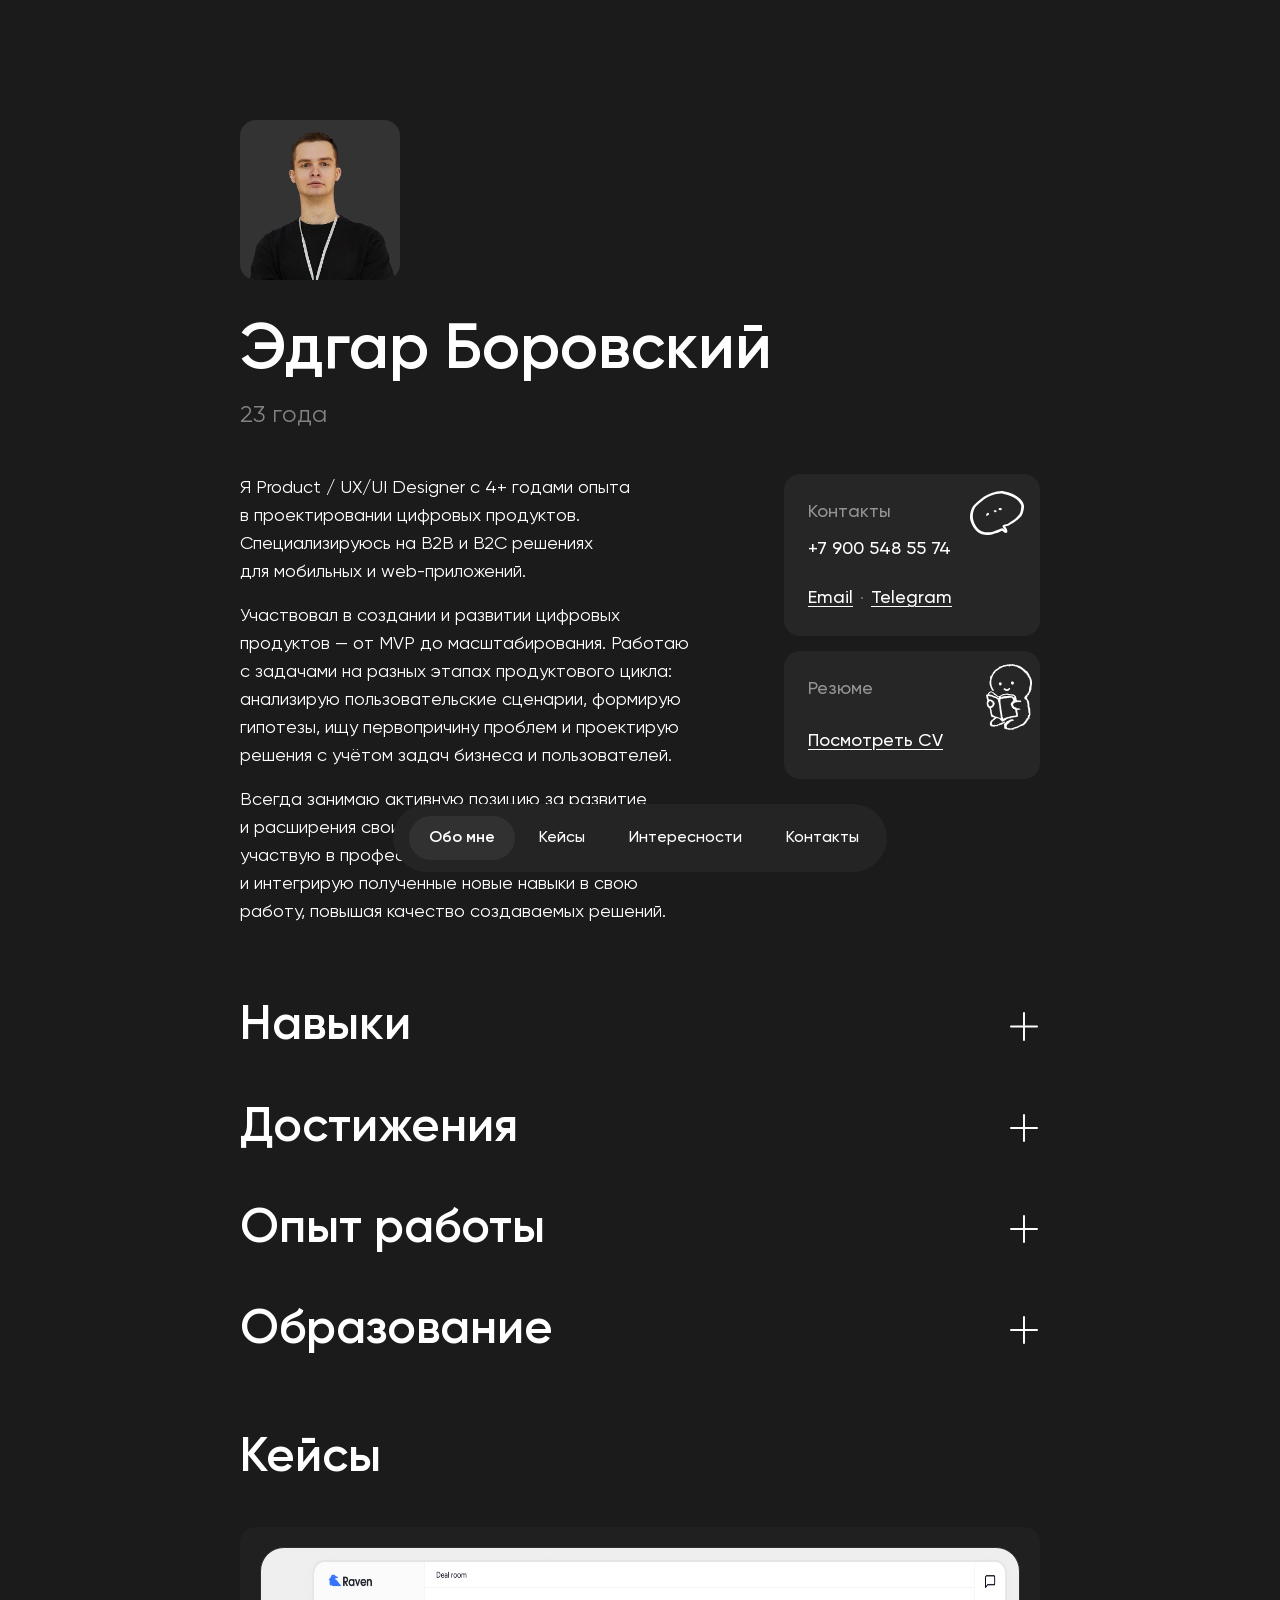
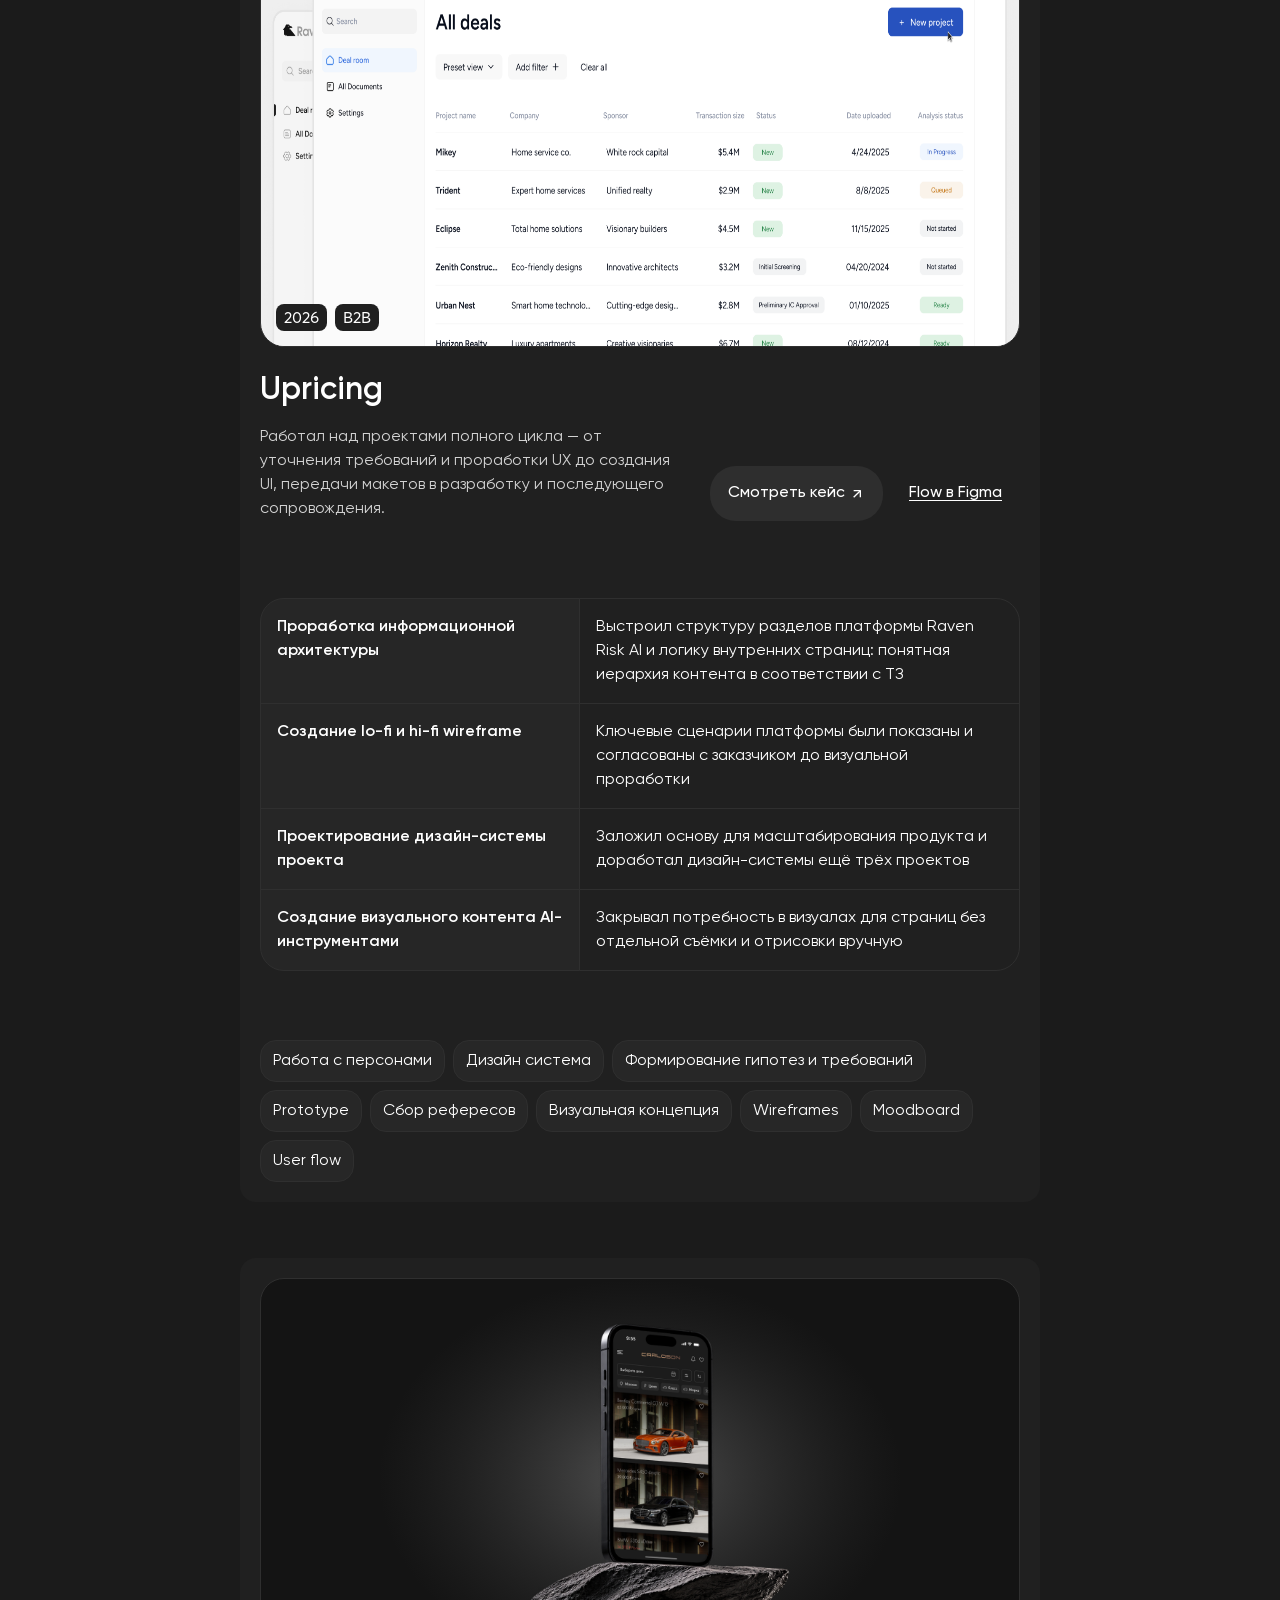
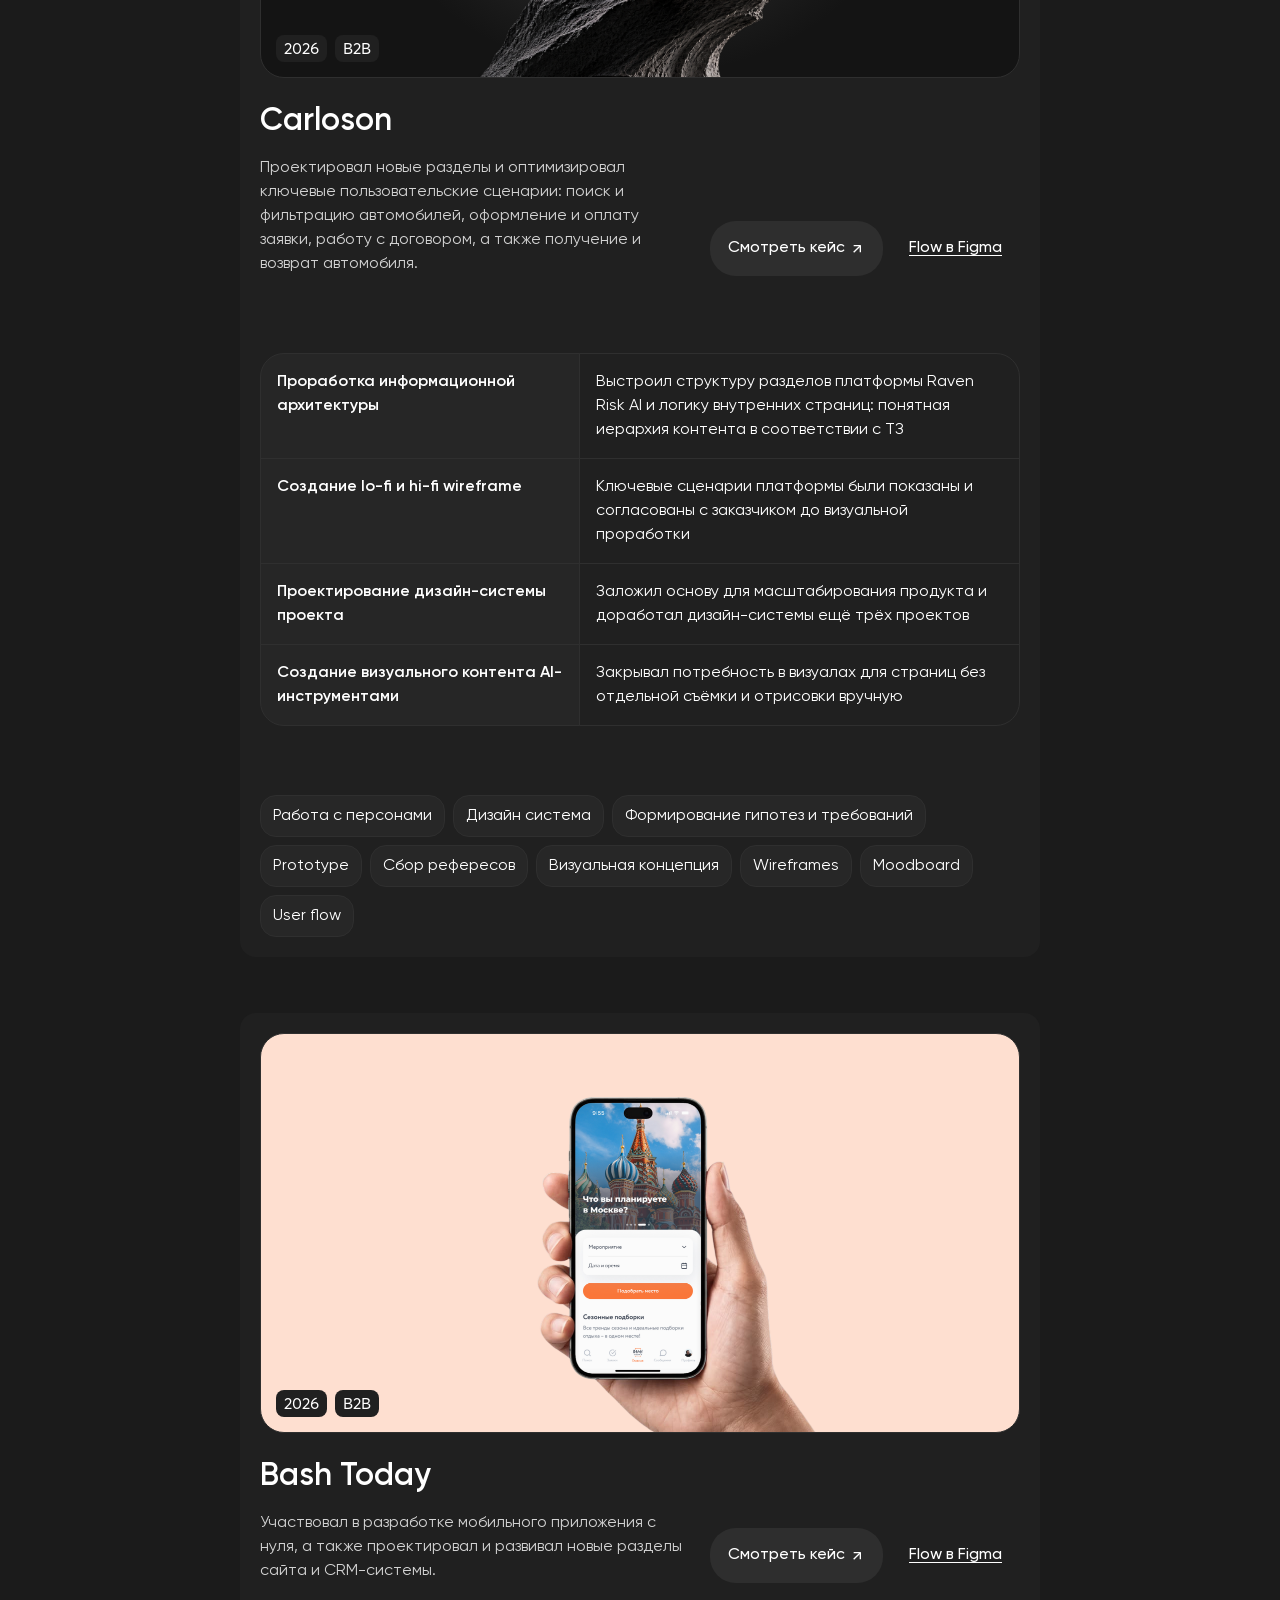
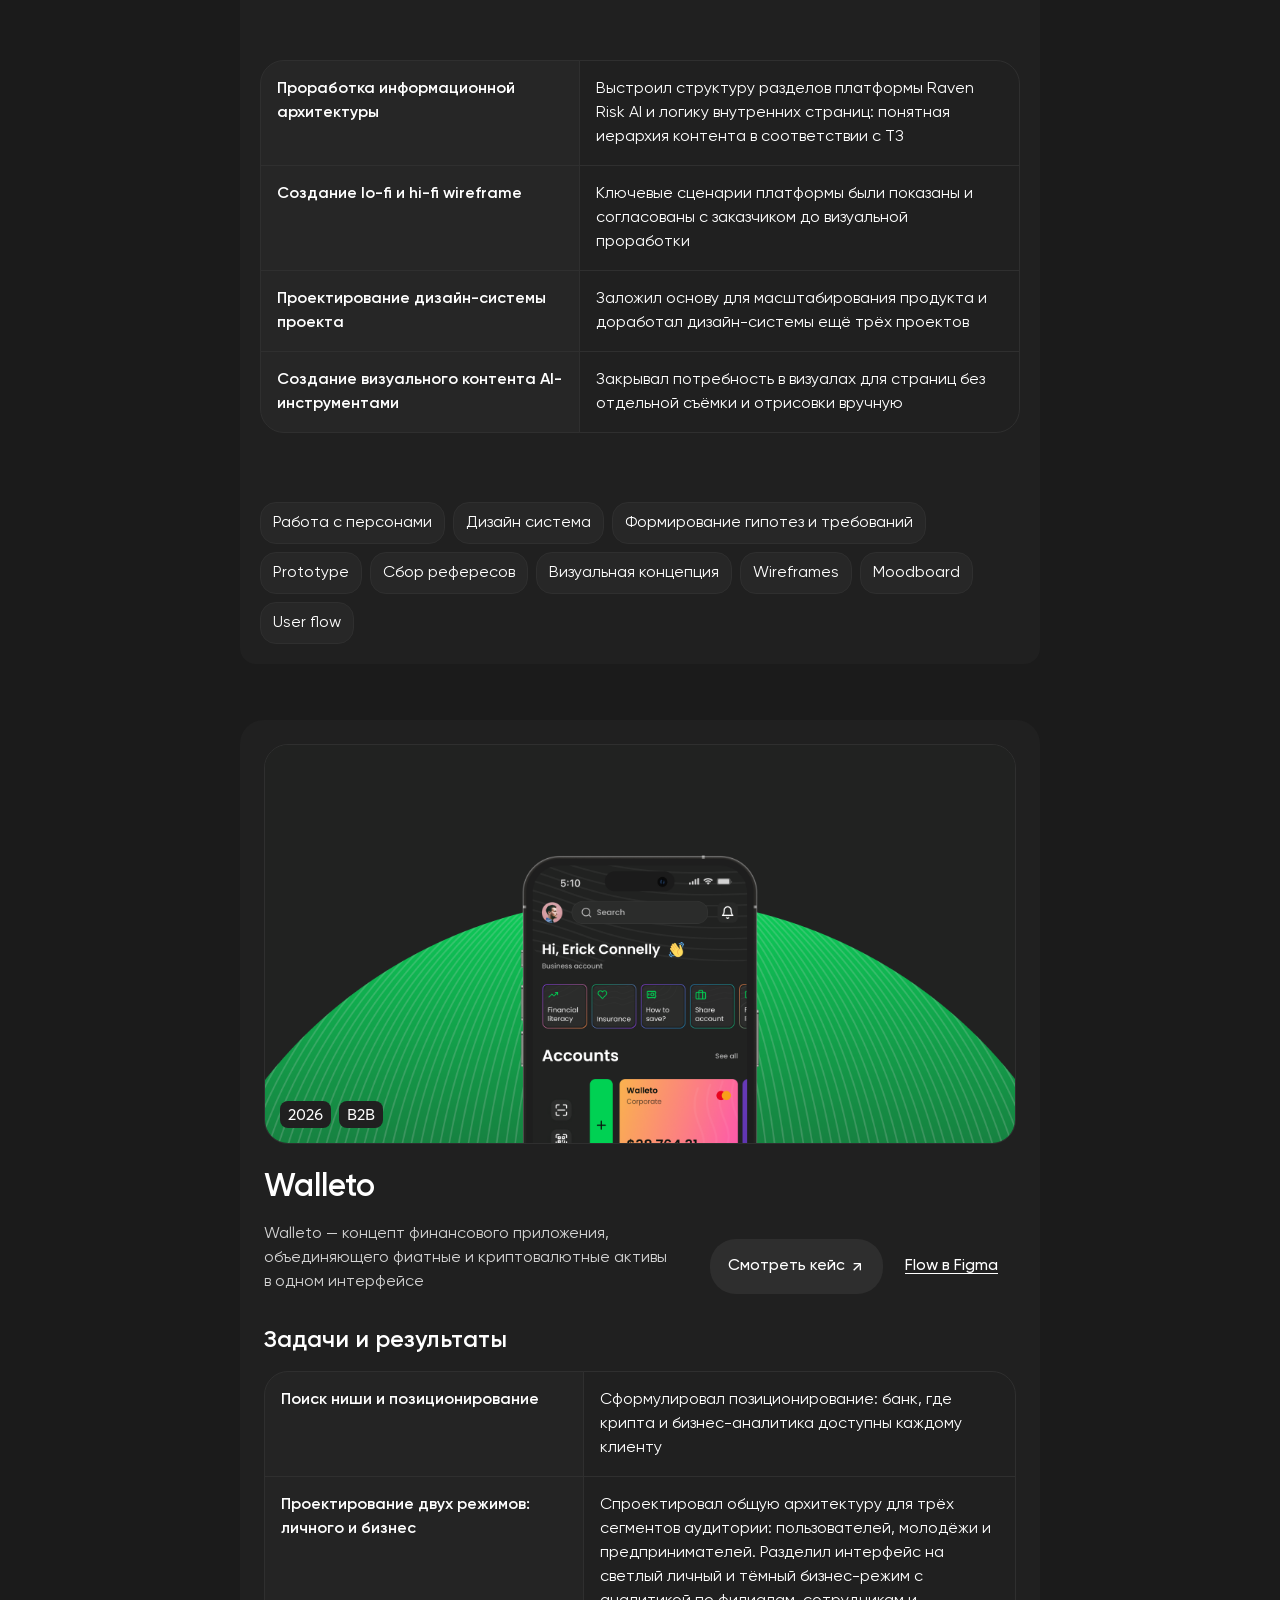
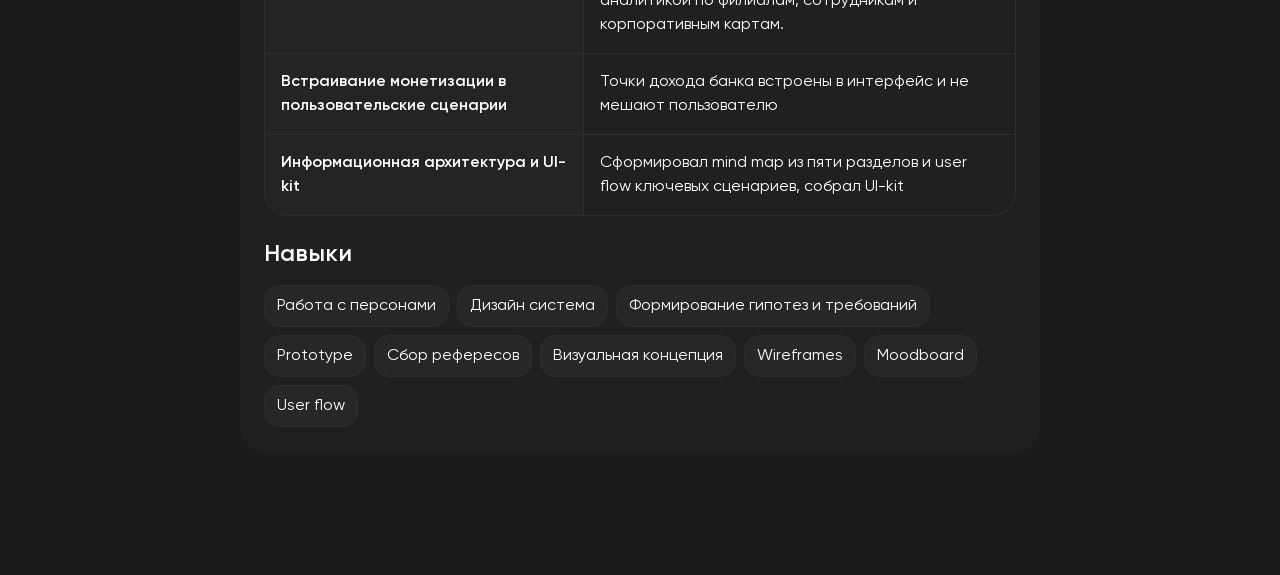
==== index.html @ 01b484eb "Add files via upload" ====
<!doctype html>
<html lang="ru">
<head>
  <meta charset="utf-8">
  <meta name="viewport" content="width=device-width, initial-scale=1">
  <title>Эдгар Боровский — Product / UX/UI Designer</title>
  <link rel="stylesheet" href="styles.css">
</head>
<body>
  <header class="dock">
    <nav class="nav">
      <a class="is-active" aria-current="true" href="#about">Обо мне</a>
      <a href="#cases">Кейсы</a>
      <a href="#">Интересности</a>
      <a href="#contacts">Контакты</a>
    </nav>
  </header>

  <main class="page">
    <section class="about" id="about">
      <div class="about__head">
        <div class="avatar"><img src="assets/avatar.png" alt="Эдгар Боровский"></div>
        <h1 class="about__name">Эдгар Боровский</h1>
        <p class="about__age">23 года</p>
      </div>

      <div class="about__body">
        <div class="about__text">
          <p>Я Product / UX/UI Designer с 4+ годами опыта <br class="wide">в проектировании цифровых продуктов. <br class="wide">Специализируюсь на B2B и B2C решениях <br class="wide">для мобильных и web-приложений.</p>
          <p>Участвовал в создании и развитии цифровых <br class="wide">продуктов — от MVP до масштабирования. Работаю <br class="wide">с задачами на разных этапах продуктового цикла: <br class="wide">анализирую пользовательские сценарии, формирую <br class="wide">гипотезы, ищу первопричину проблем и проектирую <br class="wide">решения с учётом задач бизнеса и пользователей.</p>
          <p>Всегда занимаю активную позицию за развитие <br class="wide">и расширения своих профессиональных навыков, <br class="wide">участвую в профессиональных мероприятиях <br class="wide">и интегрирую полученные новые навыки в свою <br class="wide">работу, повышая качество создаваемых решений.</p>
        </div>

        <aside class="aside" id="contacts">
          <div class="info-card">
            <h2 class="info-card__label">Контакты</h2>
            <a class="info-card__phone" href="tel:+79005485574">+7 900 548 55 74</a>
            <div class="info-card__links">
              <a class="underline" href="#">Email</a>
              <img src="assets/dot.svg" alt="" width="2" height="2">
              <a class="underline" href="#">Telegram</a>
            </div>
            <img class="doodle doodle--contacts" src="assets/doodle-contacts.svg" alt="" width="53.2413" height="44.0996">
          </div>
          <div class="info-card">
            <h2 class="info-card__label">Резюме</h2>
            <a class="info-card__cv underline" href="#">Посмотреть СV</a>
            <img class="doodle doodle--resume" src="assets/doodle-resume.svg" alt="" width="46" height="66.0002">
          </div>
        </aside>
      </div>
    </section>

    <div class="sections">
      <section class="acc">
        <h2><button class="acc__toggle" type="button" aria-expanded="false" aria-controls="panel-skills">
          <span class="acc__title">Навыки</span>
          <span class="acc__icon" aria-hidden="true"><img class="acc__plus" src="assets/plus.svg" alt="" width="28.6667" height="28.6667"><img class="acc__minus" src="assets/minus.svg" alt="" width="28.6667" height="26.6667"></span>
        </button></h2>
        <div class="acc__panel" id="panel-skills" inert>
          <div class="acc__clip">
            <div class="acc__content abilities">
              <div class="abilities__col abilities__col--left">
                <div class="group">
                  <h3 class="group__title">UX</h3>
                  <div class="tags">
                    <ul><li>Паттерны в дизайне интерфейсов</li></ul>
                    <ul><li>Психология пользователей</li><li>Персоны</li></ul>
                    <ul><li>Исследование — количественные и качественные</li></ul>
                    <ul><li>Информационная архитектура</li><li>Wireframing</li></ul>
                    <ul><li>Работа с продуктовыми референсами</li><li>CJM</li></ul>
                    <ul><li>Простота освоения</li><li>Прототипирование</li></ul>
                    <ul><li>Usability</li><li>Консистентность</li><li>Доступность</li></ul>
                    <ul><li>Адаптивность</li><li>Пользовательские сценарии</li></ul>
                  </div>
                </div>
                <div class="group">
                  <h3 class="group__title">Дизайн системы</h3>
                  <div class="tags">
                    <ul><li>Google Material Design</li></ul>
                    <ul><li>Human Interface Guidelines</li></ul>
                    <ul><li>UberDesignSytem</li></ul>
                    <ul><li>Контур Гайды</li></ul>
                  </div>
                </div>
                <div class="group">
                  <h3 class="group__title">Работа с программами</h3>
                  <div>
                    <div class="tags">
                      <ul><li>Figma</li><li>Miro</li></ul>
                      <ul><li>Пакет Adobe*</li></ul>
                    </div>
                    <p class="note">*Ph,Illustrator, inDesign, AdobeXD</p>
                  </div>
                </div>
              </div>

              <div class="abilities__col abilities__col--right">
                <div class="group">
                  <h3 class="group__title">UI</h3>
                  <div class="tags">
                    <ul><li>Принципы графического дизайна</li></ul>
                    <ul><li>Работа с типографикой и верстка блоков</li></ul>
                    <ul><li>Модульные сетки</li><li>Работа с цветом</li></ul>
                    <ul><li>Фотографии</li><li>Работа с иллюстрации</li></ul>
                    <ul><li>Работа с иконками</li></ul>
                    <ul><li>Работа с визуальными референсами</li></ul>
                    <ul><li>Создание визуальных концепций</li></ul>
                  </div>
                </div>
                <div class="group group--ai">
                  <h3 class="group__title">Работа с AI - инструментами</h3>
                  <div class="subgroup">
                    <h4 class="subgroup__title">Визуальный контент</h4>
                    <div>
                      <div class="tags"><ul><li>Nano Banana Pro</li><li>Higgsfield</li></ul></div>
                      <p class="note">Фотоматериалы и видео для страниц и концепций, быстрые визуальные варианты.</p>
                    </div>
                  </div>
                  <div class="subgroup">
                    <h4 class="subgroup__title">Исследования, аналитика, прототипирование</h4>
                    <div>
                      <div class="tags"><ul><li>Perplexity</li><li>ChatGPT</li><li>Claude</li></ul></div>
                      <p class="note">Сбор информации, анализ рынка и конкурентов, структурирование данных, первоначальные варианты макетов, тексты интерфейсов.</p>
                    </div>
                  </div>
                </div>
              </div>
            </div>
          </div>
        </div>
      </section>

      <section class="acc">
        <h2><button class="acc__toggle" type="button" aria-expanded="false" aria-controls="panel-awards">
          <span class="acc__title">Достижения</span>
          <span class="acc__icon" aria-hidden="true"><img class="acc__plus" src="assets/plus.svg" alt="" width="28.6667" height="28.6667"><img class="acc__minus" src="assets/minus.svg" alt="" width="28.6667" height="26.6667"></span>
        </button></h2>
        <div class="acc__panel" id="panel-awards" inert>
          <div class="acc__clip">
            <div class="acc__content awards">
              <article class="award">
                <div class="award__main">
                  <div class="award__photo"><img src="assets/achievement-volga.png" alt="На олимпиаде Volga-IT"></div>
                  <p class="award__text">Трехкратный финалист международной <br class="wide">олимпиады <a class="underline" href="https://volga-it.org/" target="_blank" rel="noopener">Volga-IT</a> по компетенции <br class="wide">Web-Design</p>
                </div>
                <ul class="years"><li>2021</li><li>2022</li><li>2024</li></ul>
              </article>
              <article class="award">
                <div class="award__main">
                  <div class="award__art"><img src="assets/achievement-hackathon.svg" alt="" width="239.065" height="223.522"></div>
                  <p class="award__text">Участник Hackathon</p>
                </div>
                <ul class="years"><li>2021</li><li>2022</li></ul>
              </article>
            </div>
          </div>
        </div>
      </section>

      <section class="acc">
        <h2><button class="acc__toggle" type="button" aria-expanded="false" aria-controls="panel-work">
          <span class="acc__title">Опыт работы</span>
          <span class="acc__icon" aria-hidden="true"><img class="acc__plus" src="assets/plus.svg" alt="" width="28.6667" height="28.6667"><img class="acc__minus" src="assets/minus.svg" alt="" width="28.6667" height="26.6667"></span>
        </button></h2>
        <div class="acc__panel" id="panel-work" inert>
          <div class="acc__clip">
            <div class="acc__content jobs">
              <article class="job job--first">
                <div class="job__body">
                  <div class="job__head">
                    <div class="logo logo--uprising"><img src="assets/logo-uprising.png" alt=""></div>
                    <div>
                      <h3 class="job__name">Uprcing.Agency</h3>
                      <p class="job__dates">Сентябрь 2025 — Сентябрь 2026 (1 год 1 месяц)</p>
                    </div>
                  </div>
                  <p>Uprising Agency — международное агентство, специализирующееся на брендинге, веб-<br class="wide">дизайне, разработке цифровых продуктов и создании решений для стартапов. Работал <br class="wide">над проектами полного цикла — от уточнения требований и проработки UX до <br class="wide">создания UI, передачи макетов в разработку и последующего сопровождения.</p>
                  <div class="job__results">
                    <p>Ключевые достижения:</p>
                    <ul>
                      <li>С нуля спроектировал B2B SaaS-платформу Raven Risk AI;</li>
                      <li>Довёл платформу Raven Risk AI до реализации: после авторского аудита <br class="wide">разработки продукт был принят заказчиком в две итерации;</li>
                      <li>Параллельно вел 3 проекта, дорабатывая и масштабируя их дизайн-системы.</li>
                    </ul>
                  </div>
                </div>
                <a class="button button--filled" href="upricing.html" data-case>Смотреть кейс <img src="assets/arrow-up-right.svg" alt="" width="16" height="16"></a>
              </article>

              <article class="job">
                <div class="job__body">
                  <div class="job__head">
                    <div class="logo logo--carloson"><img src="assets/logo-carloson.png" alt=""></div>
                    <div>
                      <h3 class="job__name">Carloson Club</h3>
                      <p class="job__dates">Август 2024 — Сентябрь 2025 (1 год и 2 месяца)</p>
                    </div>
                  </div>
                  <p>Работал в Carloson Club — платформа для премиальной аренды автомобилей онлайн. <br class="wide">Проектировал новые разделы и оптимизировал ключевые пользовательские сценарии: <br class="wide">поиск и фильтрацию автомобилей, оформление и оплату заявки, работу с договором, а <br class="wide">также получение и возврат автомобиля.</p>
                  <div class="job__results">
                    <p>Ключевые достижения:</p>
                    <ul>
                      <li>Сформированная информационная архитектура проекта позволила выстроить <br class="wide">структуру разделов и сократить количество шагов до ключевых действий;</li>
                      <li>Переработанные сценарий фильтрации позволили сократить время на поиск <br class="wide">нужного автомобиля за счёт реализованных гипотез;</li>
                      <li>Проведённые дизайн- аудиты позволил увеличить скорость разработки и снизили <br class="wide">кол-во вопросов по макетам.</li>
                    </ul>
                  </div>
                </div>
                <a class="button button--filled" href="#">Смотреть кейс <img src="assets/arrow-up-right.svg" alt="" width="16" height="16"></a>
              </article>

              <article class="job">
                <div class="job__body">
                  <div class="job__head">
                    <div class="logo logo--bash"><img src="assets/logo-bash.png" alt=""></div>
                    <div>
                      <h3 class="job__name">Bash Today</h3>
                      <p class="job__dates">Июнь 2022 — Август 2024 (2 года и 3 месяца)</p>
                    </div>
                  </div>
                  <p>Работал над развитием Bash Today — онлайн-маркетплейса площадок для проведения <br class="wide">мероприятий, работающего в B2B и B2C сегментах. Участвовал в разработке <br class="wide">мобильного приложения с нуля, а также проектировал и развивал новые разделы <br class="wide">сайта и CRM-системы.</p>
                  <div class="job__results">
                    <p>Ключевые достижения:</p>
                    <ul>
                      <li>Внедрение новых и доработка существующих разделов: Каталог, акции, идеи, <br class="wide">афиша позволило привлечь новых лидов и увеличить средний чек мероприятия;</li>
                      <li>Запуск премиум-раздела BASH+ привёл к росту заявок на проведение <br class="wide">мероприятий высокого уровня и заключению крупного контракта уже через <br class="wide">неделю после релиза</li>
                      <li>Участвовал в разработке бонусной системы, проектировал UX-сценарии: <br class="wide">онбординг, получение и использование бонусов, а также реферальный сценарий <br class="wide">в соответствии с требованиями;</li>
                      <li>Довёл до релиза мобильное приложения в App Store и Google Play;</li>
                    </ul>
                  </div>
                </div>
                <a class="button button--filled" href="#">Смотреть кейс <img src="assets/arrow-up-right.svg" alt="" width="16" height="16"></a>
              </article>
            </div>
          </div>
        </div>
      </section>

      <section class="acc">
        <h2><button class="acc__toggle" type="button" aria-expanded="false" aria-controls="panel-study">
          <span class="acc__title">Образование</span>
          <span class="acc__icon" aria-hidden="true"><img class="acc__plus" src="assets/plus.svg" alt="" width="28.6667" height="28.6667"><img class="acc__minus" src="assets/minus.svg" alt="" width="28.6667" height="26.6667"></span>
        </button></h2>
        <div class="acc__panel" id="panel-study" inert>
          <div class="acc__clip">
            <div class="acc__content study">
              <article class="study__card study__card--main">
                <h3 class="study__title">Профессиональное</h3>
                <div class="study__college">
                  <div class="logo logo--college" aria-hidden="true">
                    <span class="part part--0"><img src="assets/college-0.svg" alt=""></span>
                    <span class="part part--1"><img src="assets/college-1.svg" alt=""></span>
                    <span class="part part--2"><img src="assets/college-2.svg" alt=""></span>
                    <span class="part part--3"><img src="assets/college-3.svg" alt=""></span>
                    <span class="part part--4"><img src="assets/college-4.svg" alt=""></span>
                    <span class="part part--5"><img src="assets/college-5.svg" alt=""></span>
                    <span class="part part--6"><img src="assets/college-6.svg" alt=""></span>
                    <span class="part part--7"><img src="assets/college-7.svg" alt=""></span>
                  </div>
                  <a class="study__link underline" href="https://spo35-vksiit.gosuslugi.ru/" target="_blank" rel="noopener">Вологодский колледж связи <br>и информационных технологий</a>
                  <p>В Июне 2023 года получил диплом об окончании <br class="wide">средне-специального образования по профилю <br class="wide">Информационные системы и программирование, <br class="wide">разработчик веб и мультимедийных приложений.</p>
                </div>
              </article>
              <article class="study__card study__card--extra">
                <h3 class="study__title">Дополнительное обучение</h3>
                <ul class="courses">
                  <li>
                    <div class="logo logo--disarto"><img src="assets/logo-disarto.png" alt=""></div>
                    <div class="course">
                      <p class="course__row"><span class="course__name">UX/UI Designer</span> <span class="course__date">Май 2023</span></p>
                      <a class="course__school" href="https://www.youtube.com/channel/UCZQclF2l8YE-gSqIbjGlkUg" target="_blank" rel="noopener">Disarto.Academy</a>
                    </div>
                  </li>
                  <li>
                    <div class="logo logo--figma"><img src="assets/logo-figma.png" alt=""></div>
                    <div class="course">
                      <p class="course__row"><span class="course__name">Super Figma</span> <span class="course__date">Декабрь 2021</span></p>
                      <a class="course__school" href="https://cloudlessons.ru/v/400/" target="_blank" rel="noopener">VideoSmile</a>
                    </div>
                  </li>
                </ul>
              </article>
            </div>
          </div>
        </div>
      </section>
    </div>

    <section id="cases">
      <h2 class="cases__title">Кейсы</h2>
      <div class="cases__list">
      <article class="case">
        <div class="case__top">
          <div class="cover cover--upricing">
            <img src="assets/cover-upricing.png" alt="Экран проекта Upricing">
            <ul class="cover__tags">
              <li>2026</li>
              <li>B2B</li>
            </ul>
          </div>
          <div class="case__info">
            <div class="case__about">
              <h3 class="case__name">Upricing</h3>
              <p class="case__desc">Работал над проектами полного цикла — от уточнения требований и проработки UX до создания UI, передачи макетов в разработку и последующего сопровождения.</p>
            </div>
            <div class="case__buttons">
              <a class="button button--filled" href="upricing.html" data-case>
                Смотреть кейс
                <img src="assets/arrow-up-right.svg" alt="" width="16" height="16">
              </a>
              <a class="button underline" href="#">Flow в Figma</a>
            </div>
          </div>
        </div>
        <div class="case__details">
          <div class="block">
            <h4 class="block__title block__title--hidden" aria-hidden="true">Задачи и результаты</h4>
            <ul class="table">
              <li class="table__row">
                <p class="table__task">Проработка информационной архитектуры</p>
                <p class="table__result">Выстроил структуру разделов платформы Raven Risk AI и логику внутренних страниц: понятная иерархия контента в соответствии с ТЗ</p>
              </li>
              <li class="table__row">
                <p class="table__task">Создание lo-fi и hi-fi wireframe</p>
                <p class="table__result">Ключевые сценарии платформы были показаны и согласованы с заказчиком до визуальной проработки</p>
              </li>
              <li class="table__row">
                <p class="table__task">Проектирование дизайн-системы проекта</p>
                <p class="table__result">Заложил основу для масштабирования продукта и доработал дизайн-системы ещё трёх проектов</p>
              </li>
              <li class="table__row">
                <p class="table__task">Создание визуального контента AI-инструментами</p>
                <p class="table__result">Закрывал потребность в визуалах для страниц без отдельной съёмки и отрисовки вручную</p>
              </li>
            </ul>
          </div>
          <div class="block">
            <h4 class="block__title block__title--hidden" aria-hidden="true">Навыки</h4>
            <ul class="skills">
              <li>Работа с персонами</li>
              <li>Дизайн система</li>
              <li>Формирование гипотез и требований</li>
              <li>Prototype</li>
              <li>Сбор рефересов</li>
              <li>Визуальная концепция</li>
              <li>Wireframes</li>
              <li>Moodboard</li>
              <li>User flow</li>
            </ul>
          </div>
        </div>
      </article>

      <article class="case">
        <div class="case__top">
          <div class="cover cover--carloson">
            <img src="assets/cover-carloson.png" alt="Экран проекта Carloson">
            <ul class="cover__tags">
              <li>2026</li>
              <li>B2B</li>
            </ul>
          </div>
          <div class="case__info">
            <div class="case__about">
              <h3 class="case__name">Carloson</h3>
              <p class="case__desc">Проектировал новые разделы и оптимизировал ключевые пользовательские сценарии: поиск и фильтрацию автомобилей, оформление и оплату заявки, работу с договором, а также получение и возврат автомобиля.</p>
            </div>
            <div class="case__buttons">
              <a class="button button--filled" href="#">
                Смотреть кейс
                <img src="assets/arrow-up-right.svg" alt="" width="16" height="16">
              </a>
              <a class="button underline" href="#">Flow в Figma</a>
            </div>
          </div>
        </div>
        <div class="case__details">
          <div class="block">
            <h4 class="block__title block__title--hidden" aria-hidden="true">Задачи и результаты</h4>
            <ul class="table">
              <li class="table__row">
                <p class="table__task">Проработка информационной архитектуры</p>
                <p class="table__result">Выстроил структуру разделов платформы Raven Risk AI и логику внутренних страниц: понятная иерархия контента в соответствии с ТЗ</p>
              </li>
              <li class="table__row">
                <p class="table__task">Создание lo-fi и hi-fi wireframe</p>
                <p class="table__result">Ключевые сценарии платформы были показаны и согласованы с заказчиком до визуальной проработки</p>
              </li>
              <li class="table__row">
                <p class="table__task">Проектирование дизайн-системы проекта</p>
                <p class="table__result">Заложил основу для масштабирования продукта и доработал дизайн-системы ещё трёх проектов</p>
              </li>
              <li class="table__row">
                <p class="table__task">Создание визуального контента AI-инструментами</p>
                <p class="table__result">Закрывал потребность в визуалах для страниц без отдельной съёмки и отрисовки вручную</p>
              </li>
            </ul>
          </div>
          <div class="block">
            <h4 class="block__title block__title--hidden" aria-hidden="true">Навыки</h4>
            <ul class="skills">
              <li>Работа с персонами</li>
              <li>Дизайн система</li>
              <li>Формирование гипотез и требований</li>
              <li>Prototype</li>
              <li>Сбор рефересов</li>
              <li>Визуальная концепция</li>
              <li>Wireframes</li>
              <li>Moodboard</li>
              <li>User flow</li>
            </ul>
          </div>
        </div>
      </article>

      <article class="case">
        <div class="case__top">
          <div class="cover cover--bash">
            <img src="assets/cover-bash-today.png" alt="Экран проекта Bash Today">
            <ul class="cover__tags">
              <li>2026</li>
              <li>B2B</li>
            </ul>
          </div>
          <div class="case__info">
            <div class="case__about">
              <h3 class="case__name">Bash Today</h3>
              <p class="case__desc">Участвовал в разработке мобильного приложения с нуля, а также проектировал и развивал новые разделы сайта и CRM-системы.</p>
            </div>
            <div class="case__buttons">
              <a class="button button--filled" href="#">
                Смотреть кейс
                <img src="assets/arrow-up-right.svg" alt="" width="16" height="16">
              </a>
              <a class="button underline" href="#">Flow в Figma</a>
            </div>
          </div>
        </div>
        <div class="case__details">
          <div class="block">
            <h4 class="block__title block__title--hidden" aria-hidden="true">Задачи и результаты</h4>
            <ul class="table">
              <li class="table__row">
                <p class="table__task">Проработка информационной архитектуры</p>
                <p class="table__result">Выстроил структуру разделов платформы Raven Risk AI и логику внутренних страниц: понятная иерархия контента в соответствии с ТЗ</p>
              </li>
              <li class="table__row">
                <p class="table__task">Создание lo-fi и hi-fi wireframe</p>
                <p class="table__result">Ключевые сценарии платформы были показаны и согласованы с заказчиком до визуальной проработки</p>
              </li>
              <li class="table__row">
                <p class="table__task">Проектирование дизайн-системы проекта</p>
                <p class="table__result">Заложил основу для масштабирования продукта и доработал дизайн-системы ещё трёх проектов</p>
              </li>
              <li class="table__row">
                <p class="table__task">Создание визуального контента AI-инструментами</p>
                <p class="table__result">Закрывал потребность в визуалах для страниц без отдельной съёмки и отрисовки вручную</p>
              </li>
            </ul>
          </div>
          <div class="block">
            <h4 class="block__title block__title--hidden" aria-hidden="true">Навыки</h4>
            <ul class="skills">
              <li>Работа с персонами</li>
              <li>Дизайн система</li>
              <li>Формирование гипотез и требований</li>
              <li>Prototype</li>
              <li>Сбор рефересов</li>
              <li>Визуальная концепция</li>
              <li>Wireframes</li>
              <li>Moodboard</li>
              <li>User flow</li>
            </ul>
          </div>
        </div>
      </article>

      <article class="case case--walleto">
        <div class="case__top">
          <div class="cover cover--walleto">
            <img src="assets/cover-walleto.png" alt="Экран проекта Walleto">
            <ul class="cover__tags">
              <li>2026</li>
              <li>B2B</li>
            </ul>
          </div>
          <div class="case__info">
            <div class="case__about">
              <h3 class="case__name">Walleto</h3>
              <p class="case__desc">Walleto — концепт финансового приложения, объединяющего фиатные и криптовалютные активы <br class="wide">в одном интерфейсе</p>
            </div>
            <div class="case__buttons">
              <a class="button button--filled" href="#">
                Смотреть кейс
                <img src="assets/arrow-up-right.svg" alt="" width="16" height="16">
              </a>
              <a class="button underline" href="#">Flow в Figma</a>
            </div>
          </div>
        </div>
        <div class="case__details">
          <div class="block">
            <h4 class="block__title">Задачи и результаты</h4>
            <ul class="table">
              <li class="table__row">
                <p class="table__task">Поиск ниши и позиционирование</p>
                <p class="table__result">Сформулировал позиционирование: банк, где крипта и бизнес-аналитика доступны каждому клиенту</p>
              </li>
              <li class="table__row">
                <p class="table__task">Проектирование двух режимов: личного и бизнес</p>
                <p class="table__result">Спроектировал общую архитектуру для трёх сегментов аудитории: пользователей, молодёжи и предпринимателей. Разделил интерфейс на светлый личный и тёмный бизнес-режим с аналитикой по филиалам, сотрудникам и корпоративным картам.</p>
              </li>
              <li class="table__row">
                <p class="table__task">Встраивание монетизации в пользовательские сценарии</p>
                <p class="table__result">Точки дохода банка встроены в интерфейс и не мешают пользователю</p>
              </li>
              <li class="table__row">
                <p class="table__task">Информационная архитектура и UI-kit</p>
                <p class="table__result">Сформировал mind map из пяти разделов и user flow ключевых сценариев, собрал UI-kit</p>
              </li>
            </ul>
          </div>
          <div class="block">
            <h4 class="block__title">Навыки</h4>
            <ul class="skills">
              <li>Работа с персонами</li>
              <li>Дизайн система</li>
              <li>Формирование гипотез и требований</li>
              <li>Prototype</li>
              <li>Сбор рефересов</li>
              <li>Визуальная концепция</li>
              <li>Wireframes</li>
              <li>Moodboard</li>
              <li>User flow</li>
            </ul>
          </div>
        </div>
      </article>
      </div>
    </section>
  </main>
  <script src="script.js"></script>
</body>
</html>
---- styles.css ----
/* ========== Шрифты ========== */
@font-face { font-family: "Gilroy"; font-weight: 400; font-display: swap; src: url("fonts/Gilroy-Regular.ttf") format("truetype"); }
@font-face { font-family: "Gilroy"; font-weight: 500; font-display: swap; src: url("fonts/Gilroy-Medium.ttf") format("truetype"); }
@font-face { font-family: "Gilroy"; font-weight: 600; font-display: swap; src: url("fonts/Gilroy-Semibold.ttf") format("truetype"); }
@font-face { font-family: "Averta CY"; font-weight: 400; font-display: swap; src: url("fonts/AvertaCY-Regular.otf") format("opentype"); }

/* ========== Цвета из макета ========== */
:root {
  --bg: #1b1b1b;
  --card: #202020;
  --panel: #242424;
  --info: #262626;
  --tag: #272727;
  --button: #2e2e2e;
  --active: #313131;
  --surface: #1f1f1f;
  --border: #2f2f2f;
  --button-hover: #0058fb;
  --button-pressed: #2c76ff;
  --text: #fff;
}

/* ========== База ========== */
*, *::before, *::after { box-sizing: border-box; margin: 0; padding: 0; }
html { scroll-behavior: smooth; }
#contacts, #cases { scroll-margin-top: 40px; }
body {
  background: var(--bg);
  color: var(--text);
  font-family: "Gilroy", sans-serif;
  font-size: 16px;
  line-height: 24px;
  -webkit-font-smoothing: antialiased;
  overflow-wrap: break-word;
}
img { display: block; }
a { color: inherit; text-decoration: none; }
button { font: inherit; color: inherit; background: none; border: 0; cursor: pointer; }
a:focus-visible, button:focus-visible { outline: 2px solid var(--text); outline-offset: 2px; }
.underline { text-decoration: underline; text-decoration-thickness: from-font; text-underline-position: from-font; }

/* ========== Навигация, закреплённая внизу экрана ========== */
.dock {
  position: fixed;
  z-index: 10;
  bottom: 28px;
  left: 50%;
  transform: translateX(-50%);
  width: 494px;
  padding: 12px 16px;
  border-radius: 100px;
  background: var(--panel);
}
.nav { display: flex; align-items: center; gap: 4px; }
.nav a { flex-shrink: 0; padding: 8px 20px; border-radius: 100px; font-weight: 500; line-height: 19px; white-space: nowrap; }
.nav a.is-active { padding-block: 12px; background: var(--active); font-weight: 600; line-height: 20px; }

/* ========== Колонка страницы ========== */
.page { width: 800px; margin: 0 auto; padding: 120px 0 124px; }

/* ========== Обо мне ========== */
.about { display: flex; flex-direction: column; gap: 44px; }
.about__head { display: flex; flex-direction: column; align-items: flex-start; }
.avatar { position: relative; width: 160px; height: 160px; overflow: hidden; border-radius: 16px; background: #333; }
.avatar img { position: absolute; width: 433.53%; height: 289.08%; left: -171.18%; top: -54.7%; max-width: none; }
.about__name { margin-top: 32px; font-size: 64px; font-weight: 600; line-height: 77px; }
.about__age { margin-top: 12px; font-size: 24px; line-height: 29px; color: #ebebeb; opacity: .5; }
.about__body { display: flex; align-items: flex-start; justify-content: space-between; }
.about__text { width: 470px; font-size: 18px; line-height: 28px; text-wrap: pretty; }
.about__text p + p { margin-top: 16px; }

.aside { display: flex; flex-direction: column; gap: 15px; width: 256px; flex-shrink: 0; }
.info-card {
  position: relative;
  display: flex;
  flex-direction: column;
  align-items: flex-start;
  padding: 24px;
  border-radius: 16px;
  background: var(--info);
  font-size: 18px;
  font-weight: 500;
  line-height: 28px;
}
.info-card__label { font-size: 18px; font-weight: 500; line-height: 28px; opacity: .5; }
.info-card__phone { margin-top: 12px; line-height: 22px; }
.info-card__links { display: flex; align-items: center; gap: 8px; margin-top: 24px; }
.info-card__cv { margin-top: 24px; }
.doodle { position: absolute; pointer-events: none; }
.doodle--contacts { top: 16.9px; right: 16.46px; }
.doodle--resume { top: 13px; right: 8px; }

/* ========== Раскрывающиеся разделы ========== */
.sections { display: flex; flex-direction: column; gap: 42px; margin-top: 70px; }
.acc__toggle { display: flex; align-items: center; justify-content: space-between; width: 100%; height: 59px; text-align: left; }
.acc:first-child .acc__toggle { height: 60px; }
.acc__title { font-size: 48px; font-weight: 600; line-height: 58px; }
.acc__icon { position: relative; width: 32px; height: 32px; flex-shrink: 0; }
.acc__icon img { position: absolute; left: 1.667px; }
.acc__plus { top: 2.333px; }
.acc__minus { top: 3.333px; visibility: hidden; }
.acc.is-open .acc__plus { visibility: hidden; }
.acc.is-open .acc__minus { visibility: visible; }
.acc__panel { display: grid; grid-template-rows: 0fr; visibility: hidden; transition: grid-template-rows .35s ease, visibility .35s; }
.acc.is-open .acc__panel { grid-template-rows: 1fr; visibility: visible; }
.acc__clip { min-height: 0; overflow: hidden; }
.acc__content { margin-top: 32px; }

/* Навыки */
.abilities { display: flex; align-items: flex-start; gap: 44px; }
.abilities__col { display: flex; flex-direction: column; gap: 42px; }
.abilities__col--left { width: 396px; }
.abilities__col--right { width: 360px; }
.group { display: flex; flex-direction: column; gap: 16px; }
.group--ai { gap: 24px; }
.group__title { font-size: 32px; font-weight: 600; line-height: 38px; }
.subgroup { display: flex; flex-direction: column; gap: 16px; }
.subgroup__title { font-size: 24px; font-weight: 600; line-height: 29px; }
.tags { display: flex; flex-direction: column; gap: 16px; }
.tags ul { display: flex; gap: 12px; list-style: none; }
.tags li { flex-shrink: 0; padding: 8px 12px; border: 1px solid var(--border); border-radius: 16px; background: var(--tag); white-space: nowrap; }
.note { margin-top: 12px; opacity: .5; }

/* Достижения */
.awards { display: flex; gap: 16px; }
.award { display: flex; flex-direction: column; justify-content: space-between; gap: 24px; width: 390px; padding: 24px; border-radius: 16px; background: var(--surface); }
.award__main { display: flex; flex-direction: column; gap: 16px; }
.award__photo { position: relative; height: 240px; border: 1px solid var(--border); border-radius: 8px; overflow: hidden; }
.award__photo img { position: absolute; left: 0; top: -.01%; width: 100.69%; height: 100.02%; max-width: none; }
.award__art { position: relative; height: 240px; }
.award__art img { position: absolute; left: calc(50% + .31px); top: calc(50% + .24px); transform: translate(-50%, -50%); }
.award__text { font-size: 18px; line-height: 28px; }
.years { display: flex; gap: 8px; list-style: none; }
.years li { padding: 4px 8px 3px; border-radius: 7px; background: rgba(167, 167, 167, .06); font-family: "Averta CY", "Gilroy", sans-serif; line-height: 19px; }

/* Опыт работы */
.jobs { display: flex; flex-direction: column; gap: 28px; }
.job { display: flex; flex-direction: column; align-items: flex-start; gap: 24px; padding: 24px; border-radius: 16px; background: var(--surface); font-size: 18px; line-height: 28px; }
.job .button { font-size: 16px; }
.job__body { display: flex; flex-direction: column; gap: 24px; width: 100%; }
.job--first .job__body { gap: 20px; }
.job__head { display: flex; align-items: center; gap: 16px; }
.job__name { margin-bottom: 4px; font-size: 24px; font-weight: 600; line-height: 29px; }
.job__dates { opacity: .5; }
.job__results { max-width: 734px; }
.job__results > p { margin-bottom: 16px; }
.job--first .job__results > p { font-weight: 500; }
.job__results ul { list-style: none; }
.job__results li { position: relative; margin-left: 27px; }
.job__results li::before { content: ""; position: absolute; left: -16px; top: 12px; width: 4px; height: 4px; border-radius: 50%; background: currentColor; }

.logo { position: relative; flex-shrink: 0; width: 76px; height: 76px; overflow: hidden; border-radius: 16px; background: #fff; }
.logo > img { position: absolute; max-width: none; }
.logo--uprising > img { left: 12.6%; top: 12.96%; width: 73.88%; height: 73.88%; }
.logo--carloson { background: #bcbcbc; }
.logo--carloson > img, .logo--disarto > img { inset: 0; width: 100%; height: 100%; object-fit: cover; }
.logo--bash > img { left: 14.82%; top: 14.25%; width: 70.74%; height: 70.74%; }

/* Образование */
.study { display: flex; align-items: stretch; gap: 16px; }
.study__card { display: flex; flex-direction: column; gap: 32px; padding: 24px; border-radius: 16px; background: var(--surface); }
.study__card--main { width: 487px; min-height: 402px; }
.study__card--extra { width: 297px; }
.study__title { font-size: 24px; font-weight: 600; line-height: 29px; }
.study__college { display: flex; flex-direction: column; align-items: flex-start; gap: 16px; font-size: 18px; line-height: 28px; }
.study__link { font-weight: 600; line-height: 22px; }
.study .logo { width: 52px; height: 52px; border-radius: 13px; }
.logo--college { background: linear-gradient(to bottom, #1636fe, #7c24f2); }
.logo--disarto { background: #afafaf; }
.logo--figma { background: #303030; }
.logo--figma > img { left: 16.25px; top: 11.375px; width: 19.5px; height: 29.25px; object-fit: cover; }
/* Значок колледжа собран из восьми частей, как в макете */
.part { position: absolute; }
.part--0 { left: 36.4px; top: 29.9px; width: 7.8px; height: 26px; }
.part--1 { left: 29.9px; top: 36.4px; width: 5.2px; height: 20.8px; }
.part--2 { left: 5.2px; top: 27.3px; width: 7.8px; height: 26px; transform: rotate(90deg); }
.part--3 { left: 2.6px; top: 22.1px; width: 5.2px; height: 20.8px; transform: rotate(90deg); }
.part--4 { left: 7.8px; top: -2.6px; width: 7.8px; height: 26px; transform: rotate(180deg); }
.part--5 { left: 16.9px; top: -3.9px; width: 5.2px; height: 20.8px; transform: rotate(180deg); }
.part--6 { left: 39px; top: 0; width: 7.8px; height: 26px; transform: rotate(-90deg); }
.part--7 { left: 44.2px; top: 10.4px; width: 5.2px; height: 20.8px; transform: rotate(-90deg); }
.courses { display: flex; flex-direction: column; gap: 24px; list-style: none; }
.courses li { display: flex; flex-direction: column; gap: 16px; }
.course { display: flex; flex-direction: column; align-items: flex-start; gap: 4px; }
.course__row { display: flex; align-items: center; justify-content: space-between; width: 100%; }
.course__name { font-size: 18px; font-weight: 600; line-height: 22px; }
.course__date, .course__school { opacity: .5; }

/* ========== Кейсы ========== */
.cases__title { margin-top: 70px; font-size: 48px; font-weight: 600; line-height: 59px; }
.cases__list { display: flex; flex-direction: column; gap: 56px; margin-top: 39px; }

.case { display: flex; flex-direction: column; gap: 32px; padding: 20px; border-radius: 16px; background: var(--card); }
.case__top { display: flex; flex-direction: column; gap: 24px; }

.cover { position: relative; height: 400px; overflow: hidden; border: 1px solid var(--border); border-radius: 24px; }
.cover > img { position: absolute; max-width: none; }

.cover--upricing { background: #efefef; }
.cover--upricing > img { width: 100%; height: 174.92%; left: .05%; top: .08%; }

.cover--carloson {
  background:
    url("data:image/svg+xml;utf8,<svg viewBox='0 0 760 400' xmlns='http://www.w3.org/2000/svg' preserveAspectRatio='none'><rect x='0' y='0' height='100%' width='100%' fill='url(%23grad)' opacity='0.6'/><defs><radialGradient id='grad' gradientUnits='userSpaceOnUse' cx='0' cy='0' r='10' gradientTransform='matrix(0 20 -26.281 0 380 200)'><stop stop-color='rgba(217,217,217,0.5)' offset='0'/><stop stop-color='rgba(115,115,115,0)' offset='1'/></radialGradient></defs></svg>") center / 100% 100%,
    rgb(20, 20, 20);
}
.cover--carloson > img { width: 52.11%; height: 132%; left: 23.95%; top: -10.87%; }

.cover--bash { background: #fedfd0; }
.cover--bash > img { width: 52.74%; height: 101%; left: 23.63%; top: -.5%; }

.cover--walleto { background: #212221; }
.cover--walleto > img { inset: 0; width: 100%; height: 100%; object-fit: cover; }

.cover__tags { position: absolute; left: 15px; bottom: 15px; display: flex; gap: 8px; }
.cover__tags li { list-style: none; padding: 4px 8px; border-radius: 8px; background: var(--card); font-family: "Averta CY", "Gilroy", sans-serif; line-height: 19px; }

.case__info { display: flex; align-items: flex-end; justify-content: space-between; }
.case__about { display: flex; flex-direction: column; gap: 16px; width: 423px; }
.case__name { font-size: 32px; font-weight: 600; line-height: 38px; }
.case__desc { opacity: .8; }
.case__buttons { display: flex; align-items: center; gap: 8px; flex-shrink: 0; }
.button { display: flex; align-items: center; gap: 4px; padding: 18px; border-radius: 26px; font-weight: 500; line-height: 19px; white-space: nowrap; }
/* Состояния кнопки: обычная, наведение, нажатие */
.button--filled { background: var(--button); transition: background-color .15s ease; }
@media (hover: hover) {
  .button--filled:hover { background: var(--button-hover); }
}
.button--filled:active { background: var(--button-pressed); }

.case__details { display: flex; flex-direction: column; gap: 24px; }
.block { display: flex; flex-direction: column; gap: 16px; }
.block__title { font-size: 24px; font-weight: 600; line-height: 29px; }
/* В первых трёх карточках макета эти заголовки прозрачные: место занимают, но не видны */
.block__title--hidden { color: transparent; user-select: none; }

/* Таблица «задача — результат» */
.table { list-style: none; }
.table__row { display: flex; }
.table__row:not(:last-child) { margin-bottom: -1px; }
.table__task, .table__result { padding: 16px; border: 1px solid var(--border); }
.table__task { width: 320px; flex-shrink: 0; margin-right: -1px; background: var(--info); font-weight: 600; }
.table__result { flex: 1; min-width: 0; }
.table__row:first-child .table__task { border-top-left-radius: 24px; }
.table__row:first-child .table__result { border-top-right-radius: 24px; }
.table__row:last-child .table__task { border-bottom-left-radius: 24px; }
.table__row:last-child .table__result { border-bottom-right-radius: 24px; }

.skills { display: flex; flex-wrap: wrap; gap: 8px; list-style: none; }
.skills li { padding: 8px 12px; border: 1px solid var(--border); border-radius: 16px; background: var(--tag); white-space: nowrap; }

/* Четвёртая карточка (Walleto) отличается в макете */
.case--walleto { padding: 24px; border-radius: 24px; }
.case--walleto .case__buttons { gap: 4px; }
.case--walleto .table__task { background: var(--panel); }

/* ========== Узкие экраны (мобильного макета в Figma нет) ========== */
@media (max-width: 839px) {
  .page { width: auto; padding: 48px 16px 112px; }
  .dock { bottom: 16px; width: max-content; max-width: calc(100% - 32px); padding: 8px; }
  .nav { overflow-x: auto; scrollbar-width: none; }
  .nav { gap: 2px; }
  .nav a { padding-inline: 9px; font-size: 13px; }
  .about__name { font-size: 44px; line-height: 1.2; }
  .about__body { flex-direction: column; gap: 32px; }
  .about__text, .aside { width: 100%; }
  .wide { display: none; }
  .acc__title, .cases__title { font-size: 32px; }
  .abilities, .awards, .study { flex-direction: column; }
  .abilities__col--left, .abilities__col--right, .award, .study__card--main, .study__card--extra { width: 100%; }
  .study__card--main { min-height: 0; }
  .tags ul { flex-wrap: wrap; }
  .tags li { flex-shrink: 1; white-space: normal; }
  .job { padding: 16px; }
  .case, .case--walleto { padding: 16px; }
  .cover { height: auto; aspect-ratio: 19 / 10; }
  .case__info { flex-direction: column; align-items: flex-start; gap: 16px; }
  .case__about { width: 100%; }
  .case__buttons { flex-wrap: wrap; }
  .table__row { flex-direction: column; }
  .table__task { width: auto; margin: 0 0 -1px; }
  .table__row:first-child .table__result,
  .table__row:last-child .table__task { border-radius: 0; }
  .table__row:first-child .table__task { border-radius: 24px 24px 0 0; }
  .table__row:last-child .table__result { border-radius: 0 0 24px 24px; }
  .skills li { white-space: normal; }
}

@media (prefers-reduced-motion: reduce) {
  html { scroll-behavior: auto; }
  *, *::before, *::after { transition: none !important; }
}

.no-motion, .no-motion * { scroll-behavior: auto !important; transition: none !important; }
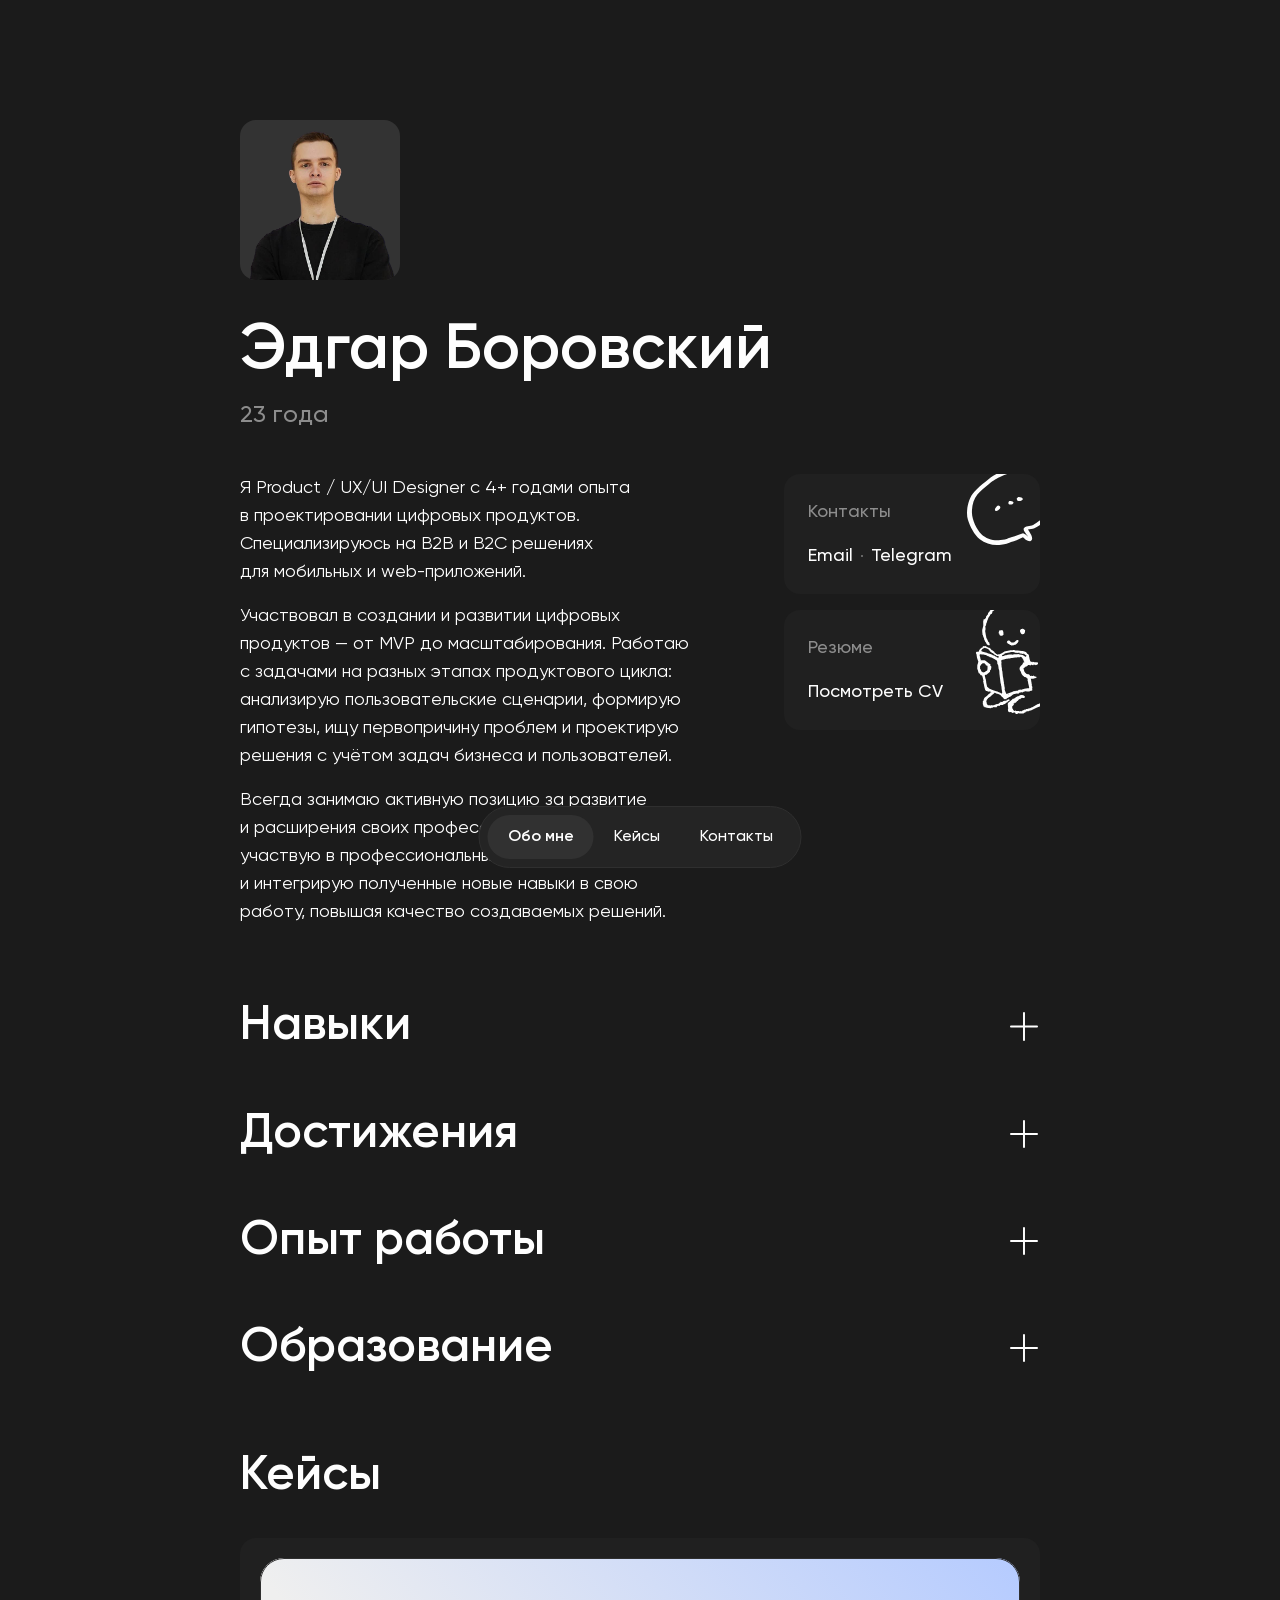
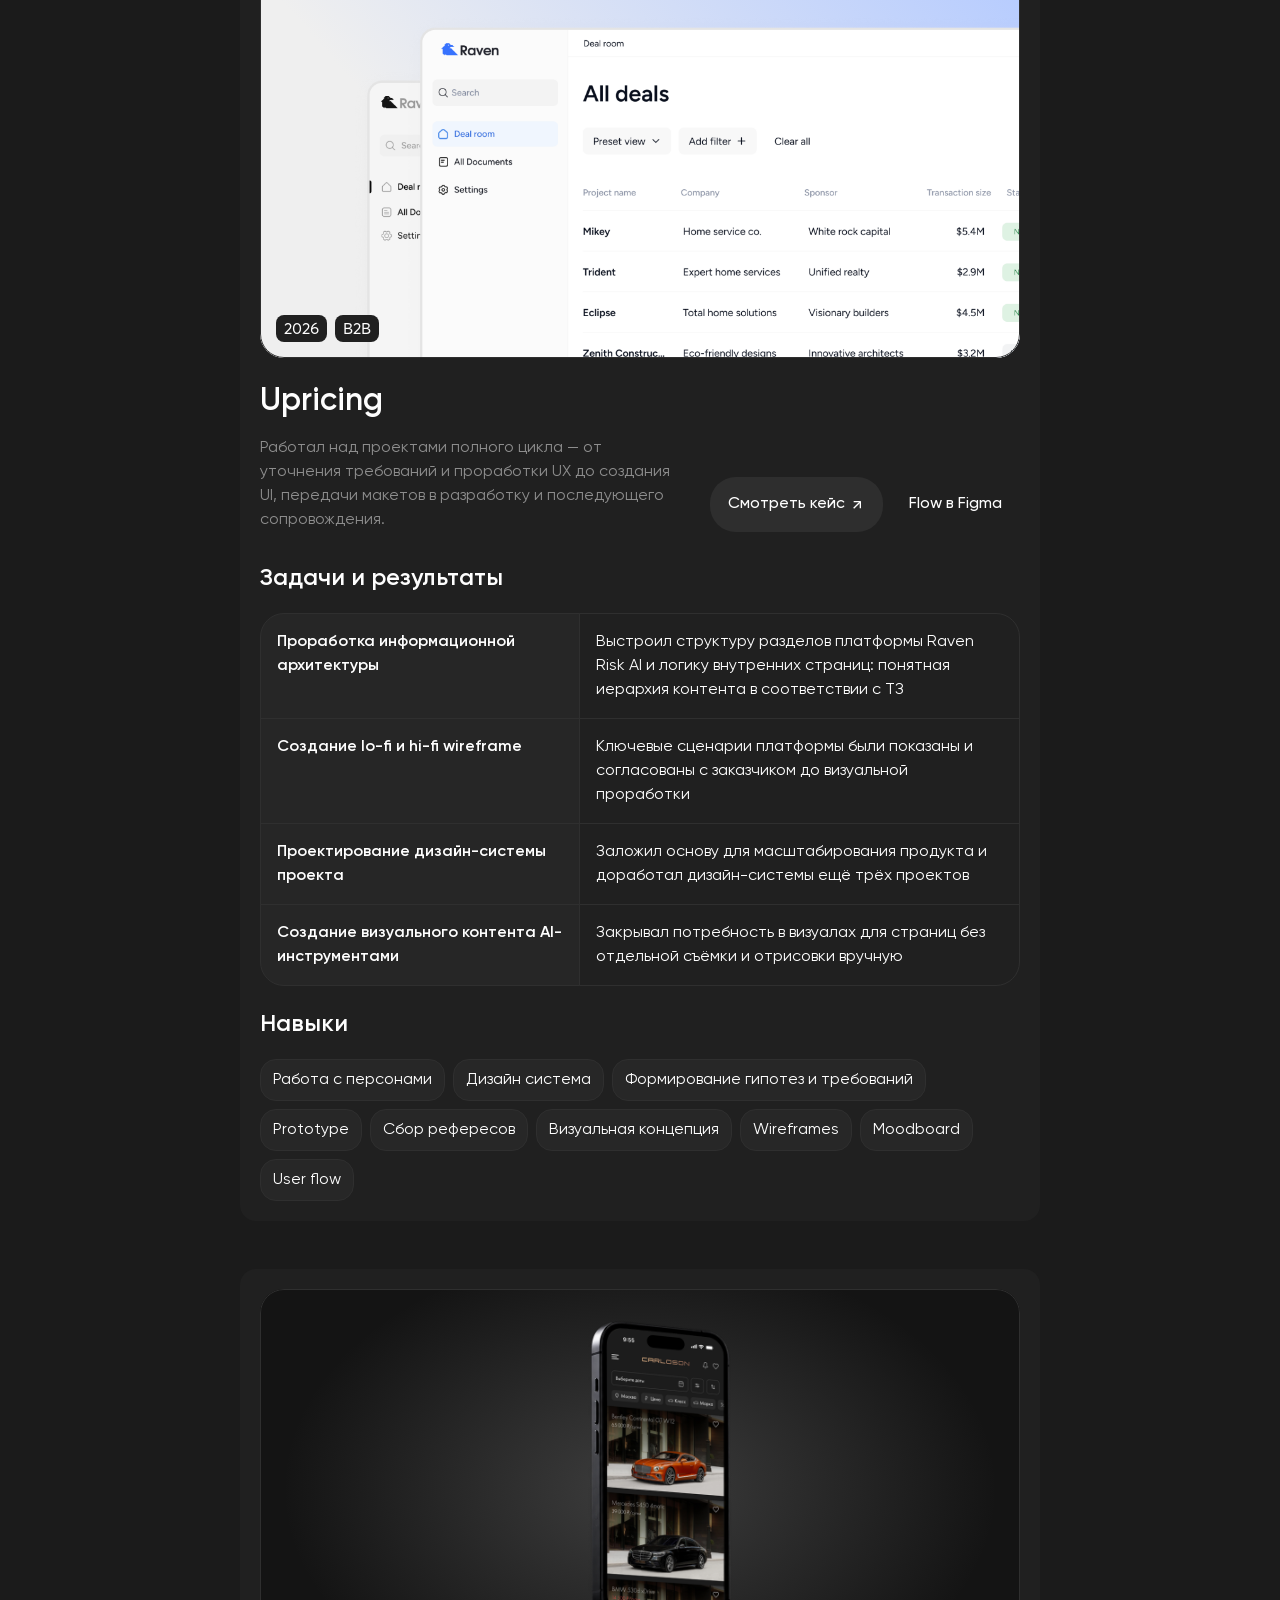
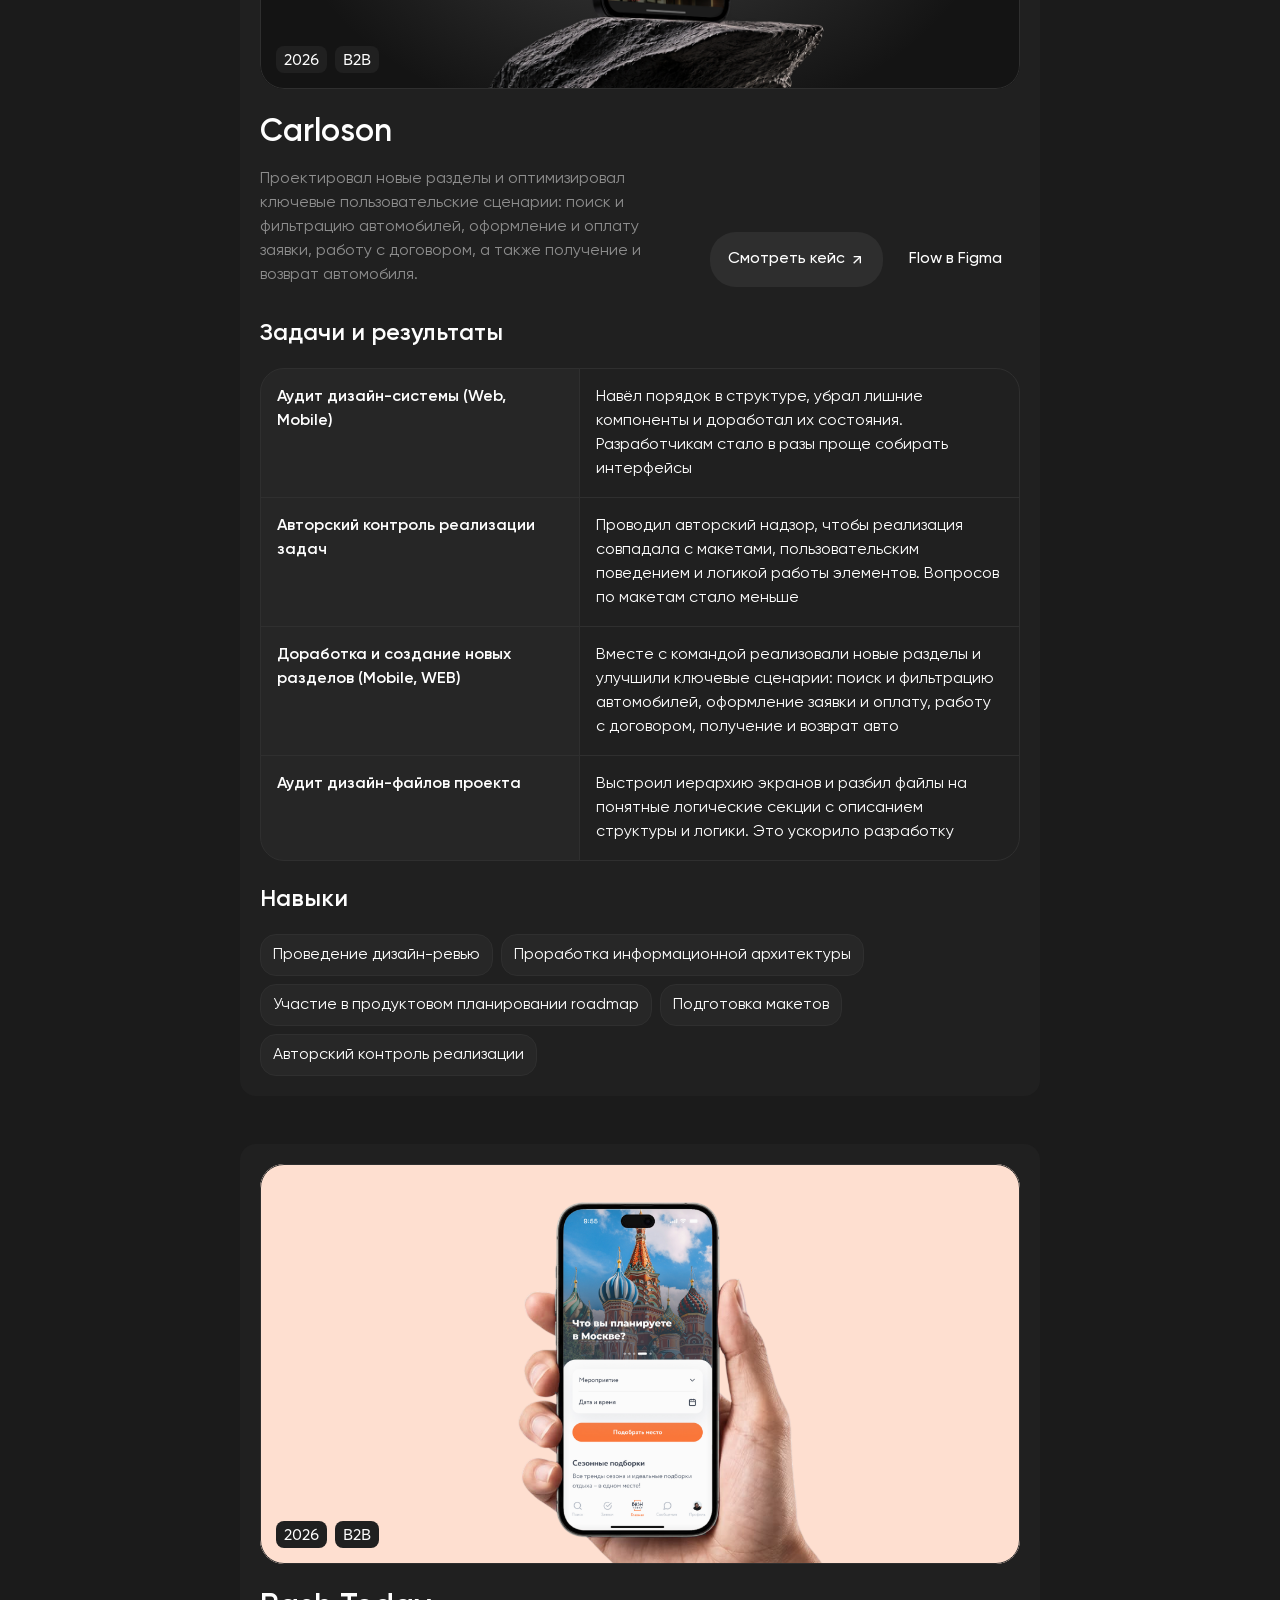
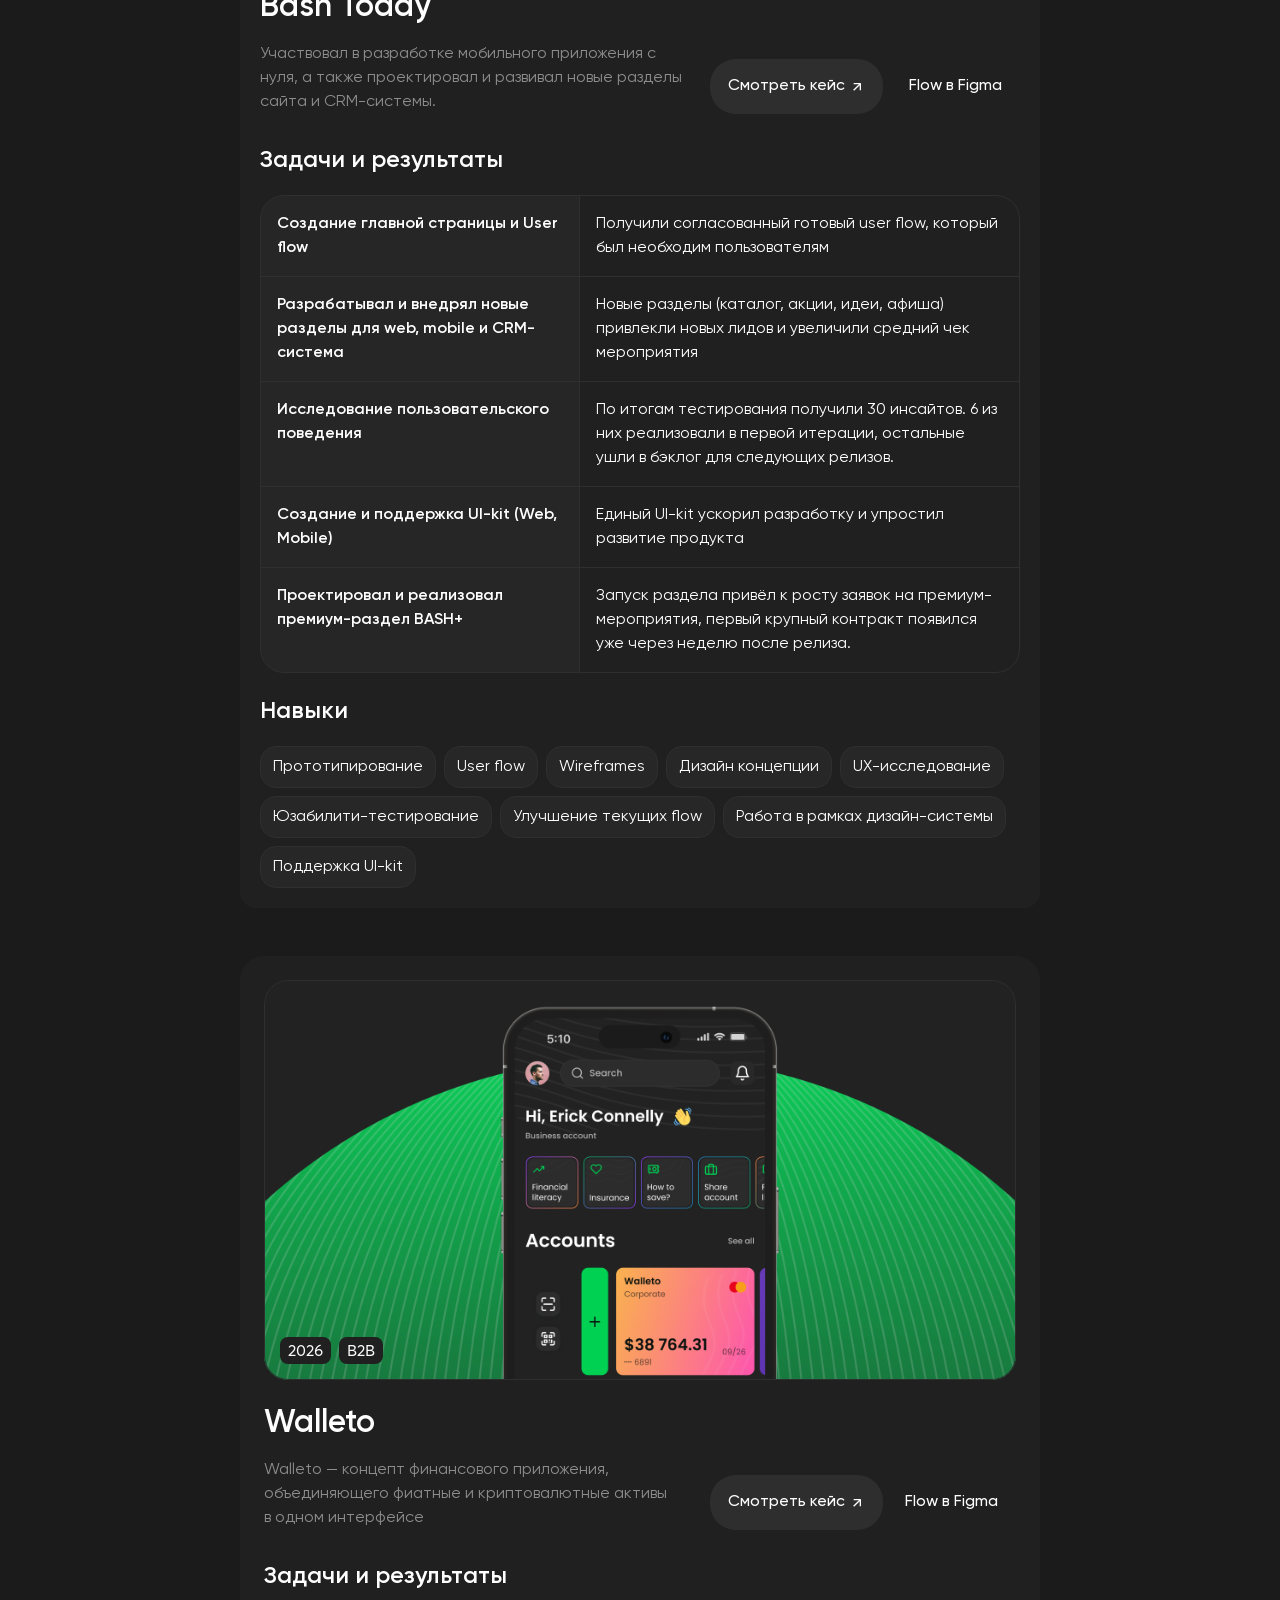
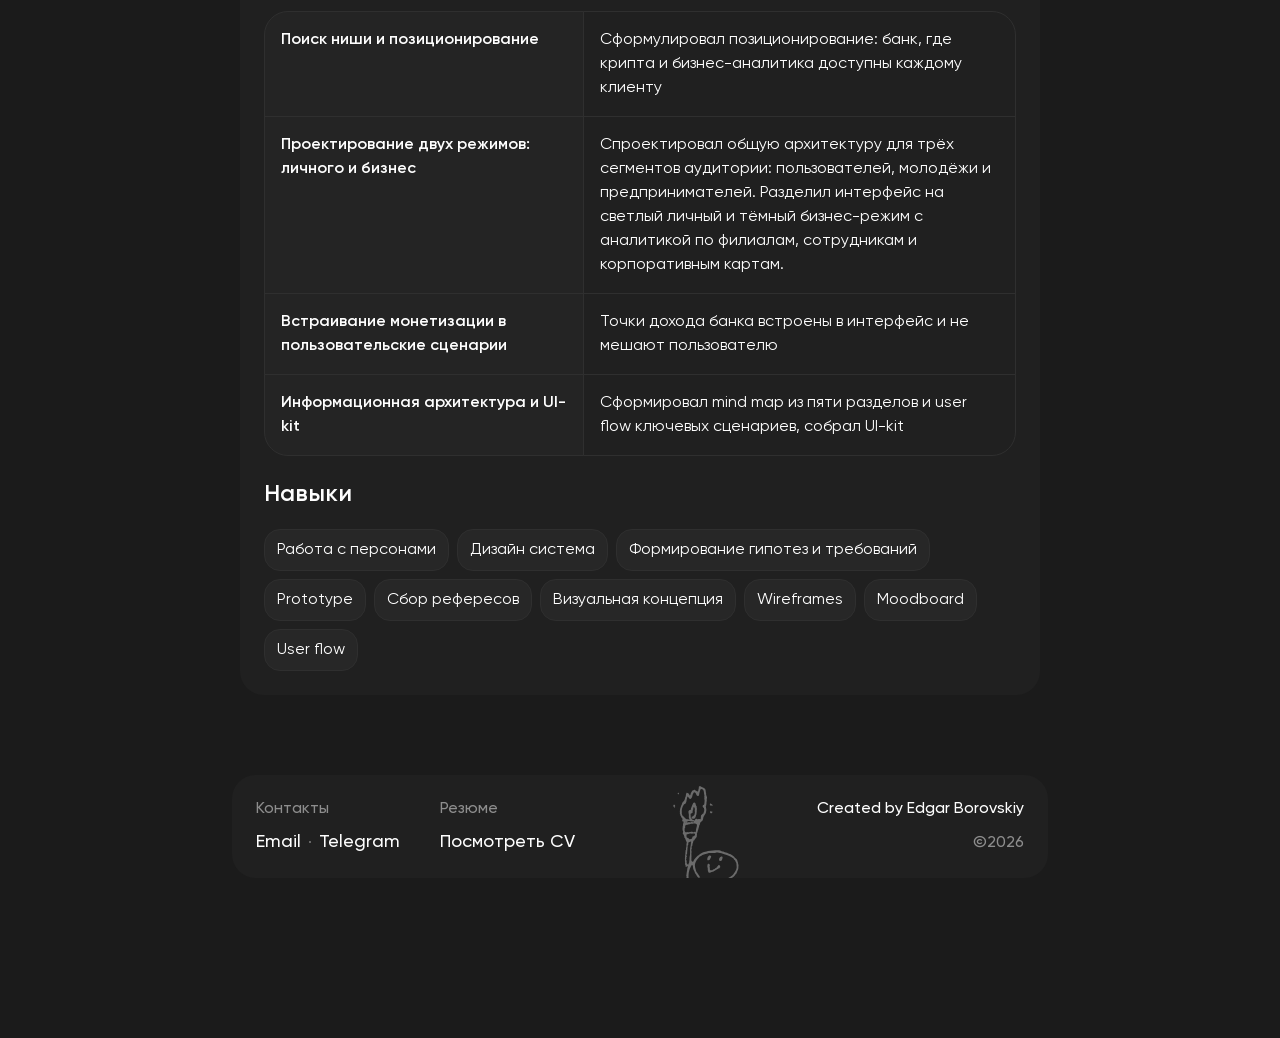
==== commit 1a7bf0d8: "Add files via upload" ====
--- a/index.html
+++ b/index.html
@@ -2,16 +2,15 @@
 <html lang="ru">
 <head>
   <meta charset="utf-8">
-  <meta name="viewport" content="width=device-width, initial-scale=1">
+  <meta name="viewport" content="width=device-width, initial-scale=1, viewport-fit=cover">
   <title>Эдгар Боровский — Product / UX/UI Designer</title>
-  <link rel="stylesheet" href="styles.css">
+  <link rel="stylesheet" href="styles.css?v=2">
 </head>
 <body>
   <header class="dock">
     <nav class="nav">
       <a class="is-active" aria-current="true" href="#about">Обо мне</a>
       <a href="#cases">Кейсы</a>
-      <a href="#">Интересности</a>
       <a href="#contacts">Контакты</a>
     </nav>
   </header>
@@ -26,26 +25,25 @@
 
       <div class="about__body">
         <div class="about__text">
-          <p>Я Product / UX/UI Designer с 4+ годами опыта <br class="wide">в проектировании цифровых продуктов. <br class="wide">Специализируюсь на B2B и B2C решениях <br class="wide">для мобильных и web-приложений.</p>
-          <p>Участвовал в создании и развитии цифровых <br class="wide">продуктов — от MVP до масштабирования. Работаю <br class="wide">с задачами на разных этапах продуктового цикла: <br class="wide">анализирую пользовательские сценарии, формирую <br class="wide">гипотезы, ищу первопричину проблем и проектирую <br class="wide">решения с учётом задач бизнеса и пользователей.</p>
-          <p>Всегда занимаю активную позицию за развитие <br class="wide">и расширения своих профессиональных навыков, <br class="wide">участвую в профессиональных мероприятиях <br class="wide">и интегрирую полученные новые навыки в свою <br class="wide">работу, повышая качество создаваемых решений.</p>
+          <p>Я Product / UX/UI Designer с&nbsp;4+ годами опыта <br class="wide">в&nbsp;проектировании цифровых продуктов. <br class="wide">Специализируюсь на&nbsp;B2B и&nbsp;B2C решениях <br class="wide">для&nbsp;мобильных и&nbsp;web-приложений.</p>
+          <p>Участвовал в&nbsp;создании и&nbsp;развитии цифровых <br class="wide">продуктов — от&nbsp;MVP до&nbsp;масштабирования. Работаю <br class="wide">с&nbsp;задачами на&nbsp;разных этапах продуктового цикла: <br class="wide">анализирую пользовательские сценарии, формирую <br class="wide">гипотезы, ищу первопричину проблем и&nbsp;проектирую <br class="wide">решения с&nbsp;учётом задач бизнеса и&nbsp;пользователей.</p>
+          <p>Всегда занимаю активную позицию за&nbsp;развитие <br class="wide">и&nbsp;расширения своих профессиональных навыков, <br class="wide">участвую в&nbsp;профессиональных мероприятиях <br class="wide">и&nbsp;интегрирую полученные новые навыки в&nbsp;свою <br class="wide">работу, повышая качество создаваемых решений.</p>
         </div>
 
         <aside class="aside" id="contacts">
           <div class="info-card">
             <h2 class="info-card__label">Контакты</h2>
-            <a class="info-card__phone" href="tel:+79005485574">+7 900 548 55 74</a>
             <div class="info-card__links">
-              <a class="underline" href="#">Email</a>
+              <a class="link" href="mailto:becker.edgar@yandex.ru">Email</a>
               <img src="assets/dot.svg" alt="" width="2" height="2">
-              <a class="underline" href="#">Telegram</a>
-            </div>
-            <img class="doodle doodle--contacts" src="assets/doodle-contacts.svg" alt="" width="53.2413" height="44.0996">
+              <a class="link" href="https://t.me/Edgar_Becker" target="_blank" rel="noopener">Telegram</a>
+            </div>
+            <img class="doodle doodle--contacts" src="assets/doodle-contacts-v2.svg" alt="" width="94.049561" height="77.900146">
           </div>
           <div class="info-card">
             <h2 class="info-card__label">Резюме</h2>
-            <a class="info-card__cv underline" href="#">Посмотреть СV</a>
-            <img class="doodle doodle--resume" src="assets/doodle-resume.svg" alt="" width="46" height="66.0002">
+            <a class="info-card__cv link" href="https://drive.google.com/file/d/11G_sTwucUqttYCLiU9U9qrc6_g4dX4Le/view?usp=sharing" target="_blank" rel="noopener">Посмотреть СV</a>
+            <img class="doodle doodle--resume" src="assets/doodle-resume-v2.svg" alt="" width="80.848389" height="116.000732">
           </div>
         </aside>
       </div>
@@ -61,12 +59,12 @@
           <div class="acc__clip">
             <div class="acc__content abilities">
               <div class="abilities__col abilities__col--left">
-                <div class="group">
+                <div class="group group--ux">
                   <h3 class="group__title">UX</h3>
                   <div class="tags">
                     <ul><li>Паттерны в дизайне интерфейсов</li></ul>
                     <ul><li>Психология пользователей</li><li>Персоны</li></ul>
-                    <ul><li>Исследование — количественные и качественные</li></ul>
+                    <ul><li>Исследование <br class="narrow">— количественные и качественные</li></ul>
                     <ul><li>Информационная архитектура</li><li>Wireframing</li></ul>
                     <ul><li>Работа с продуктовыми референсами</li><li>CJM</li></ul>
                     <ul><li>Простота освоения</li><li>Прототипирование</li></ul>
@@ -74,7 +72,7 @@
                     <ul><li>Адаптивность</li><li>Пользовательские сценарии</li></ul>
                   </div>
                 </div>
-                <div class="group">
+                <div class="group group--ds">
                   <h3 class="group__title">Дизайн системы</h3>
                   <div class="tags">
                     <ul><li>Google Material Design</li></ul>
@@ -83,12 +81,11 @@
                     <ul><li>Контур Гайды</li></ul>
                   </div>
                 </div>
-                <div class="group">
+                <div class="group group--apps">
                   <h3 class="group__title">Работа с программами</h3>
                   <div>
                     <div class="tags">
-                      <ul><li>Figma</li><li>Miro</li></ul>
-                      <ul><li>Пакет Adobe*</li></ul>
+                      <ul><li>Figma</li><li>Miro</li><li>Пакет Adobe*</li></ul>
                     </div>
                     <p class="note">*Ph,Illustrator, inDesign, AdobeXD</p>
                   </div>
@@ -96,7 +93,7 @@
               </div>
 
               <div class="abilities__col abilities__col--right">
-                <div class="group">
+                <div class="group group--ui">
                   <h3 class="group__title">UI</h3>
                   <div class="tags">
                     <ul><li>Принципы графического дизайна</li></ul>
@@ -108,7 +105,7 @@
                     <ul><li>Создание визуальных концепций</li></ul>
                   </div>
                 </div>
-                <div class="group group--ai">
+                <div class="group group--ai group--ai">
                   <h3 class="group__title">Работа с AI - инструментами</h3>
                   <div class="subgroup">
                     <h4 class="subgroup__title">Визуальный контент</h4>
@@ -142,7 +139,7 @@
               <article class="award">
                 <div class="award__main">
                   <div class="award__photo"><img src="assets/achievement-volga.png" alt="На олимпиаде Volga-IT"></div>
-                  <p class="award__text">Трехкратный финалист международной <br class="wide">олимпиады <a class="underline" href="https://volga-it.org/" target="_blank" rel="noopener">Volga-IT</a> по компетенции <br class="wide">Web-Design</p>
+                  <p class="award__text">Трехкратный финалист международной <br class="wide">олимпиады <a class="link" href="https://volga-it.org/" target="_blank" rel="noopener">Volga-IT</a> по компетенции <br class="wide">Web-Design</p>
                 </div>
                 <ul class="years"><li>2021</li><li>2022</li><li>2024</li></ul>
               </article>
@@ -224,7 +221,7 @@
                     <p>Ключевые достижения:</p>
                     <ul>
                       <li>Внедрение новых и доработка существующих разделов: Каталог, акции, идеи, <br class="wide">афиша позволило привлечь новых лидов и увеличить средний чек мероприятия;</li>
-                      <li>Запуск премиум-раздела BASH+ привёл к росту заявок на проведение <br class="wide">мероприятий высокого уровня и заключению крупного контракта уже через <br class="wide">неделю после релиза</li>
+                      <li>Запуск премиум-раздела BASH+ привёл к росту заявок на проведение мероприятий <br class="wide">высокого уровня и заключению крупного контракта уже через неделю после релиза</li>
                       <li>Участвовал в разработке бонусной системы, проектировал UX-сценарии: <br class="wide">онбординг, получение и использование бонусов, а также реферальный сценарий <br class="wide">в соответствии с требованиями;</li>
                       <li>Довёл до релиза мобильное приложения в App Store и Google Play;</li>
                     </ul>
@@ -246,7 +243,7 @@
           <div class="acc__clip">
             <div class="acc__content study">
               <article class="study__card study__card--main">
-                <h3 class="study__title">Профессиональное</h3>
+                <h3 class="study__title">Среднее профессиональное</h3>
                 <div class="study__college">
                   <div class="logo logo--college" aria-hidden="true">
                     <span class="part part--0"><img src="assets/college-0.svg" alt=""></span>
@@ -258,9 +255,10 @@
                     <span class="part part--6"><img src="assets/college-6.svg" alt=""></span>
                     <span class="part part--7"><img src="assets/college-7.svg" alt=""></span>
                   </div>
-                  <a class="study__link underline" href="https://spo35-vksiit.gosuslugi.ru/" target="_blank" rel="noopener">Вологодский колледж связи <br>и информационных технологий</a>
+                  <a class="study__link link" href="https://spo35-vksiit.gosuslugi.ru/" target="_blank" rel="noopener">Вологодский колледж связи <br>и информационных технологий</a>
                   <p>В Июне 2023 года получил диплом об окончании <br class="wide">средне-специального образования по профилю <br class="wide">Информационные системы и программирование, <br class="wide">разработчик веб и мультимедийных приложений.</p>
                 </div>
+                <p class="study__date">Сентябрь 2019 — Июль 2023 <br class="narrow">(3 года 10 месяцев)</p>
               </article>
               <article class="study__card study__card--extra">
                 <h3 class="study__title">Дополнительное обучение</h3>
@@ -309,14 +307,15 @@
                 Смотреть кейс
                 <img src="assets/arrow-up-right.svg" alt="" width="16" height="16">
               </a>
-              <a class="button underline" href="#">Flow в Figma</a>
+              <a class="button button--flow" href="#">Flow в Figma</a>
             </div>
           </div>
         </div>
         <div class="case__details">
           <div class="block">
-            <h4 class="block__title block__title--hidden" aria-hidden="true">Задачи и результаты</h4>
-            <ul class="table">
+            <h4 class="block__title">Задачи и результаты</h4>
+            <div class="table-wrap">
+              <ul class="table">
               <li class="table__row">
                 <p class="table__task">Проработка информационной архитектуры</p>
                 <p class="table__result">Выстроил структуру разделов платформы Raven Risk AI и логику внутренних страниц: понятная иерархия контента в соответствии с ТЗ</p>
@@ -333,193 +332,9 @@
                 <p class="table__task">Создание визуального контента AI-инструментами</p>
                 <p class="table__result">Закрывал потребность в визуалах для страниц без отдельной съёмки и отрисовки вручную</p>
               </li>
-            </ul>
-          </div>
-          <div class="block">
-            <h4 class="block__title block__title--hidden" aria-hidden="true">Навыки</h4>
-            <ul class="skills">
-              <li>Работа с персонами</li>
-              <li>Дизайн система</li>
-              <li>Формирование гипотез и требований</li>
-              <li>Prototype</li>
-              <li>Сбор рефересов</li>
-              <li>Визуальная концепция</li>
-              <li>Wireframes</li>
-              <li>Moodboard</li>
-              <li>User flow</li>
-            </ul>
-          </div>
-        </div>
-      </article>
-
-      <article class="case">
-        <div class="case__top">
-          <div class="cover cover--carloson">
-            <img src="assets/cover-carloson.png" alt="Экран проекта Carloson">
-            <ul class="cover__tags">
-              <li>2026</li>
-              <li>B2B</li>
-            </ul>
-          </div>
-          <div class="case__info">
-            <div class="case__about">
-              <h3 class="case__name">Carloson</h3>
-              <p class="case__desc">Проектировал новые разделы и оптимизировал ключевые пользовательские сценарии: поиск и фильтрацию автомобилей, оформление и оплату заявки, работу с договором, а также получение и возврат автомобиля.</p>
-            </div>
-            <div class="case__buttons">
-              <a class="button button--filled" href="#">
-                Смотреть кейс
-                <img src="assets/arrow-up-right.svg" alt="" width="16" height="16">
-              </a>
-              <a class="button underline" href="#">Flow в Figma</a>
-            </div>
-          </div>
-        </div>
-        <div class="case__details">
-          <div class="block">
-            <h4 class="block__title block__title--hidden" aria-hidden="true">Задачи и результаты</h4>
-            <ul class="table">
-              <li class="table__row">
-                <p class="table__task">Проработка информационной архитектуры</p>
-                <p class="table__result">Выстроил структуру разделов платформы Raven Risk AI и логику внутренних страниц: понятная иерархия контента в соответствии с ТЗ</p>
-              </li>
-              <li class="table__row">
-                <p class="table__task">Создание lo-fi и hi-fi wireframe</p>
-                <p class="table__result">Ключевые сценарии платформы были показаны и согласованы с заказчиком до визуальной проработки</p>
-              </li>
-              <li class="table__row">
-                <p class="table__task">Проектирование дизайн-системы проекта</p>
-                <p class="table__result">Заложил основу для масштабирования продукта и доработал дизайн-системы ещё трёх проектов</p>
-              </li>
-              <li class="table__row">
-                <p class="table__task">Создание визуального контента AI-инструментами</p>
-                <p class="table__result">Закрывал потребность в визуалах для страниц без отдельной съёмки и отрисовки вручную</p>
-              </li>
-            </ul>
-          </div>
-          <div class="block">
-            <h4 class="block__title block__title--hidden" aria-hidden="true">Навыки</h4>
-            <ul class="skills">
-              <li>Работа с персонами</li>
-              <li>Дизайн система</li>
-              <li>Формирование гипотез и требований</li>
-              <li>Prototype</li>
-              <li>Сбор рефересов</li>
-              <li>Визуальная концепция</li>
-              <li>Wireframes</li>
-              <li>Moodboard</li>
-              <li>User flow</li>
-            </ul>
-          </div>
-        </div>
-      </article>
-
-      <article class="case">
-        <div class="case__top">
-          <div class="cover cover--bash">
-            <img src="assets/cover-bash-today.png" alt="Экран проекта Bash Today">
-            <ul class="cover__tags">
-              <li>2026</li>
-              <li>B2B</li>
-            </ul>
-          </div>
-          <div class="case__info">
-            <div class="case__about">
-              <h3 class="case__name">Bash Today</h3>
-              <p class="case__desc">Участвовал в разработке мобильного приложения с нуля, а также проектировал и развивал новые разделы сайта и CRM-системы.</p>
-            </div>
-            <div class="case__buttons">
-              <a class="button button--filled" href="#">
-                Смотреть кейс
-                <img src="assets/arrow-up-right.svg" alt="" width="16" height="16">
-              </a>
-              <a class="button underline" href="#">Flow в Figma</a>
-            </div>
-          </div>
-        </div>
-        <div class="case__details">
-          <div class="block">
-            <h4 class="block__title block__title--hidden" aria-hidden="true">Задачи и результаты</h4>
-            <ul class="table">
-              <li class="table__row">
-                <p class="table__task">Проработка информационной архитектуры</p>
-                <p class="table__result">Выстроил структуру разделов платформы Raven Risk AI и логику внутренних страниц: понятная иерархия контента в соответствии с ТЗ</p>
-              </li>
-              <li class="table__row">
-                <p class="table__task">Создание lo-fi и hi-fi wireframe</p>
-                <p class="table__result">Ключевые сценарии платформы были показаны и согласованы с заказчиком до визуальной проработки</p>
-              </li>
-              <li class="table__row">
-                <p class="table__task">Проектирование дизайн-системы проекта</p>
-                <p class="table__result">Заложил основу для масштабирования продукта и доработал дизайн-системы ещё трёх проектов</p>
-              </li>
-              <li class="table__row">
-                <p class="table__task">Создание визуального контента AI-инструментами</p>
-                <p class="table__result">Закрывал потребность в визуалах для страниц без отдельной съёмки и отрисовки вручную</p>
-              </li>
-            </ul>
-          </div>
-          <div class="block">
-            <h4 class="block__title block__title--hidden" aria-hidden="true">Навыки</h4>
-            <ul class="skills">
-              <li>Работа с персонами</li>
-              <li>Дизайн система</li>
-              <li>Формирование гипотез и требований</li>
-              <li>Prototype</li>
-              <li>Сбор рефересов</li>
-              <li>Визуальная концепция</li>
-              <li>Wireframes</li>
-              <li>Moodboard</li>
-              <li>User flow</li>
-            </ul>
-          </div>
-        </div>
-      </article>
-
-      <article class="case case--walleto">
-        <div class="case__top">
-          <div class="cover cover--walleto">
-            <img src="assets/cover-walleto.png" alt="Экран проекта Walleto">
-            <ul class="cover__tags">
-              <li>2026</li>
-              <li>B2B</li>
-            </ul>
-          </div>
-          <div class="case__info">
-            <div class="case__about">
-              <h3 class="case__name">Walleto</h3>
-              <p class="case__desc">Walleto — концепт финансового приложения, объединяющего фиатные и криптовалютные активы <br class="wide">в одном интерфейсе</p>
-            </div>
-            <div class="case__buttons">
-              <a class="button button--filled" href="#">
-                Смотреть кейс
-                <img src="assets/arrow-up-right.svg" alt="" width="16" height="16">
-              </a>
-              <a class="button underline" href="#">Flow в Figma</a>
-            </div>
-          </div>
-        </div>
-        <div class="case__details">
-          <div class="block">
-            <h4 class="block__title">Задачи и результаты</h4>
-            <ul class="table">
-              <li class="table__row">
-                <p class="table__task">Поиск ниши и позиционирование</p>
-                <p class="table__result">Сформулировал позиционирование: банк, где крипта и бизнес-аналитика доступны каждому клиенту</p>
-              </li>
-              <li class="table__row">
-                <p class="table__task">Проектирование двух режимов: личного и бизнес</p>
-                <p class="table__result">Спроектировал общую архитектуру для трёх сегментов аудитории: пользователей, молодёжи и предпринимателей. Разделил интерфейс на светлый личный и тёмный бизнес-режим с аналитикой по филиалам, сотрудникам и корпоративным картам.</p>
-              </li>
-              <li class="table__row">
-                <p class="table__task">Встраивание монетизации в пользовательские сценарии</p>
-                <p class="table__result">Точки дохода банка встроены в интерфейс и не мешают пользователю</p>
-              </li>
-              <li class="table__row">
-                <p class="table__task">Информационная архитектура и UI-kit</p>
-                <p class="table__result">Сформировал mind map из пяти разделов и user flow ключевых сценариев, собрал UI-kit</p>
-              </li>
-            </ul>
+              </ul>
+              <button class="button button--filled table-more" type="button" aria-expanded="false" data-more="Посмотреть ещё 2 задачи">Посмотреть ещё 2 задачи</button>
+            </div>
           </div>
           <div class="block">
             <h4 class="block__title">Навыки</h4>
@@ -537,9 +352,231 @@
           </div>
         </div>
       </article>
+
+      <article class="case">
+        <div class="case__top">
+          <div class="cover cover--carloson">
+            <img src="assets/cover-carloson.png" alt="Экран проекта Carloson">
+            <ul class="cover__tags">
+              <li>2026</li>
+              <li>B2B</li>
+            </ul>
+          </div>
+          <div class="case__info">
+            <div class="case__about">
+              <h3 class="case__name">Carloson</h3>
+              <p class="case__desc">Проектировал новые разделы и оптимизировал ключевые пользовательские сценарии: поиск и фильтрацию автомобилей, оформление и оплату заявки, работу с договором, а также получение и возврат автомобиля.</p>
+            </div>
+            <div class="case__buttons">
+              <a class="button button--filled" href="#">
+                Смотреть кейс
+                <img src="assets/arrow-up-right.svg" alt="" width="16" height="16">
+              </a>
+              <a class="button button--flow" href="#">Flow в Figma</a>
+            </div>
+          </div>
+        </div>
+        <div class="case__details">
+          <div class="block">
+            <h4 class="block__title">Задачи и результаты</h4>
+            <div class="table-wrap">
+              <ul class="table">
+              <li class="table__row">
+                <p class="table__task">Аудит дизайн-системы (Web, Mobile)</p>
+                <p class="table__result">Навёл порядок в структуре, убрал лишние компоненты и доработал их состояния. Разработчикам стало в разы проще собирать интерфейсы</p>
+              </li>
+              <li class="table__row">
+                <p class="table__task">Авторский контроль реализации задач</p>
+                <p class="table__result">Проводил авторский надзор, чтобы реализация совпадала с макетами, пользовательским поведением и логикой работы элементов. Вопросов по макетам стало меньше</p>
+              </li>
+              <li class="table__row">
+                <p class="table__task">Доработка и создание новых разделов (Mobile, WEB)</p>
+                <p class="table__result">Вместе с командой реализовали новые разделы и улучшили ключевые сценарии: поиск и фильтрацию автомобилей, оформление заявки и оплату, работу с договором, получение и возврат авто</p>
+              </li>
+              <li class="table__row">
+                <p class="table__task">Аудит дизайн-файлов проекта</p>
+                <p class="table__result">Выстроил иерархию экранов и разбил файлы на понятные логические секции с описанием структуры и логики. Это ускорило разработку</p>
+              </li>
+              </ul>
+              <button class="button button--filled table-more" type="button" aria-expanded="false" data-more="Посмотреть ещё 2 задачи">Посмотреть ещё 2 задачи</button>
+            </div>
+          </div>
+          <div class="block">
+            <h4 class="block__title">Навыки</h4>
+            <ul class="skills">
+              <li>Проведение дизайн-ревью</li>
+              <li>Проработка информационной архитектуры</li>
+              <li>Участие в продуктовом планировании roadmap</li>
+              <li>Подготовка макетов</li>
+              <li>Авторский контроль реализации</li>
+            </ul>
+          </div>
+        </div>
+      </article>
+
+      <article class="case">
+        <div class="case__top">
+          <div class="cover cover--bash">
+            <img src="assets/cover-bash-today.png" alt="Экран проекта Bash Today">
+            <ul class="cover__tags">
+              <li>2026</li>
+              <li>B2B</li>
+            </ul>
+          </div>
+          <div class="case__info">
+            <div class="case__about">
+              <h3 class="case__name">Bash Today</h3>
+              <p class="case__desc">Участвовал в разработке мобильного приложения с нуля, а также проектировал и развивал новые разделы сайта и CRM-системы.</p>
+            </div>
+            <div class="case__buttons">
+              <a class="button button--filled" href="#">
+                Смотреть кейс
+                <img src="assets/arrow-up-right.svg" alt="" width="16" height="16">
+              </a>
+              <a class="button button--flow" href="#">Flow в Figma</a>
+            </div>
+          </div>
+        </div>
+        <div class="case__details">
+          <div class="block">
+            <h4 class="block__title">Задачи и результаты</h4>
+            <div class="table-wrap">
+              <ul class="table">
+              <li class="table__row">
+                <p class="table__task">Создание главной страницы и User flow</p>
+                <p class="table__result">Получили согласованный готовый user flow, который был необходим пользователям</p>
+              </li>
+              <li class="table__row">
+                <p class="table__task">Разрабатывал и внедрял новые разделы для web, mobile и CRM-система</p>
+                <p class="table__result">Новые разделы (каталог, акции, идеи, афиша) привлекли новых лидов и увеличили средний чек мероприятия</p>
+              </li>
+              <li class="table__row">
+                <p class="table__task">Исследование пользовательского поведения</p>
+                <p class="table__result">По итогам тестирования получили 30 инсайтов. 6 из них реализовали в первой итерации, остальные ушли в бэклог для следующих релизов.</p>
+              </li>
+              <li class="table__row">
+                <p class="table__task">Создание и поддержка UI-kit (Web, Mobile)</p>
+                <p class="table__result">Единый UI-kit ускорил разработку и упростил развитие продукта</p>
+              </li>
+              <li class="table__row">
+                <p class="table__task">Проектировал и реализовал премиум-раздел BASH+</p>
+                <p class="table__result">Запуск раздела привёл к росту заявок на премиум-мероприятия, первый крупный контракт появился уже через неделю после релиза.</p>
+              </li>
+              </ul>
+              <button class="button button--filled table-more" type="button" aria-expanded="false" data-more="Посмотреть ещё 3 задачи">Посмотреть ещё 3 задачи</button>
+            </div>
+          </div>
+          <div class="block">
+            <h4 class="block__title">Навыки</h4>
+            <ul class="skills">
+              <li>Прототипирование</li>
+              <li>User flow</li>
+              <li>Wireframes</li>
+              <li>Дизайн концепции</li>
+              <li>UX-исследование</li>
+              <li>Юзабилити-тестирование</li>
+              <li>Улучшение текущих flow</li>
+              <li>Работа в рамках дизайн-системы</li>
+              <li>Поддержка UI-kit</li>
+            </ul>
+          </div>
+        </div>
+      </article>
+
+      <article class="case case--walleto">
+        <div class="case__top">
+          <div class="cover cover--walleto">
+            <img src="assets/cover-walleto.png" alt="Экран проекта Walleto">
+            <ul class="cover__tags">
+              <li>2026</li>
+              <li>B2B</li>
+            </ul>
+          </div>
+          <div class="case__info">
+            <div class="case__about">
+              <h3 class="case__name">Walleto</h3>
+              <p class="case__desc">Walleto — концепт финансового приложения, объединяющего фиатные и криптовалютные активы <br class="wide">в одном интерфейсе</p>
+            </div>
+            <div class="case__buttons">
+              <a class="button button--filled" href="#">
+                Смотреть кейс
+                <img src="assets/arrow-up-right.svg" alt="" width="16" height="16">
+              </a>
+              <a class="button button--flow" href="#">Flow в Figma</a>
+            </div>
+          </div>
+        </div>
+        <div class="case__details">
+          <div class="block">
+            <h4 class="block__title">Задачи и результаты</h4>
+            <div class="table-wrap">
+              <ul class="table">
+              <li class="table__row">
+                <p class="table__task">Поиск ниши и позиционирование</p>
+                <p class="table__result">Сформулировал позиционирование: банк, где крипта и бизнес-аналитика доступны каждому клиенту</p>
+              </li>
+              <li class="table__row">
+                <p class="table__task">Проектирование двух режимов: личного и бизнес</p>
+                <p class="table__result">Спроектировал общую архитектуру для трёх сегментов аудитории: пользователей, молодёжи и предпринимателей. Разделил интерфейс на светлый личный и тёмный бизнес-режим с аналитикой по филиалам, сотрудникам и корпоративным картам.</p>
+              </li>
+              <li class="table__row">
+                <p class="table__task">Встраивание монетизации в пользовательские сценарии</p>
+                <p class="table__result">Точки дохода банка встроены в интерфейс и не мешают пользователю</p>
+              </li>
+              <li class="table__row">
+                <p class="table__task">Информационная архитектура и UI-kit</p>
+                <p class="table__result">Сформировал mind map из пяти разделов и user flow ключевых сценариев, собрал UI-kit</p>
+              </li>
+              </ul>
+              <button class="button button--filled table-more" type="button" aria-expanded="false" data-more="Посмотреть ещё 2 задачи">Посмотреть ещё 2 задачи</button>
+            </div>
+          </div>
+          <div class="block">
+            <h4 class="block__title">Навыки</h4>
+            <ul class="skills">
+              <li>Работа с персонами</li>
+              <li>Дизайн система</li>
+              <li>Формирование гипотез и требований</li>
+              <li>Prototype</li>
+              <li>Сбор рефересов</li>
+              <li>Визуальная концепция</li>
+              <li>Wireframes</li>
+              <li>Moodboard</li>
+              <li>User flow</li>
+            </ul>
+          </div>
+        </div>
+      </article>
       </div>
     </section>
   </main>
-  <script src="script.js"></script>
+
+  <footer class="footer">
+    <div class="footer__card">
+      <div class="footer__links">
+        <div class="footer__col">
+          <p class="footer__label">Контакты</p>
+          <div class="footer__row">
+            <a class="link" href="mailto:becker.edgar@yandex.ru">Email</a>
+            <img src="assets/dot.svg" alt="" width="2" height="2">
+            <a class="link" href="https://t.me/Edgar_Becker" target="_blank" rel="noopener">Telegram</a>
+          </div>
+        </div>
+        <div class="footer__col">
+          <p class="footer__label">Резюме</p>
+          <div class="footer__row"><a class="link" href="https://drive.google.com/file/d/11G_sTwucUqttYCLiU9U9qrc6_g4dX4Le/view?usp=sharing" target="_blank" rel="noopener">Посмотреть СV</a></div>
+        </div>
+      </div>
+      <div class="footer__sign">
+        <p>Created by Edgar Borovskiy</p>
+        <p class="footer__year">©2026</p>
+      </div>
+      <picture>
+        <source media="(max-width: 839px)" srcset="assets/doodle-footer-mobile.svg" width="176" height="176">
+        <img class="footer__doodle" src="assets/doodle-footer.svg" alt="" width="130" height="130">
+      </picture>
+    </div>
+  </footer>
+  <script src="script.js?v=2"></script>
 </body>
 </html>
--- a/styles.css
+++ b/styles.css
@@ -10,14 +10,15 @@
   --card: #202020;
   --panel: #242424;
   --info: #262626;
+  --muted: #8d8d8d;
   --tag: #272727;
   --button: #2e2e2e;
   --active: #313131;
-  --surface: #1f1f1f;
+  --surface: #202020;
   --border: #2f2f2f;
   --button-hover: #0058fb;
   --button-pressed: #2c76ff;
-  --text: #fff;
+  --text: #fefefe;
 }
 
 /* ========== База ========== */
@@ -37,26 +38,31 @@
 a { color: inherit; text-decoration: none; }
 button { font: inherit; color: inherit; background: none; border: 0; cursor: pointer; }
 a:focus-visible, button:focus-visible { outline: 2px solid var(--text); outline-offset: 2px; }
-.underline { text-decoration: underline; text-decoration-thickness: from-font; text-underline-position: from-font; }
+/* В макете ссылки без подчёркивания, оно появляется только при наведении */
+@media (hover: hover) { .link:hover { text-decoration: underline; text-underline-position: from-font; } }
+.narrow { display: none; }
+picture > source { display: none; }
 
 /* ========== Навигация, закреплённая внизу экрана ========== */
 .dock {
   position: fixed;
   z-index: 10;
-  bottom: 28px;
+  bottom: 32px;
   left: 50%;
   transform: translateX(-50%);
-  width: 494px;
-  padding: 12px 16px;
+  width: max-content;
+  max-width: calc(100% - 16px);
+  padding: 8px;
+  border: 1px solid var(--border);
   border-radius: 100px;
   background: var(--panel);
 }
-.nav { display: flex; align-items: center; gap: 4px; }
-.nav a { flex-shrink: 0; padding: 8px 20px; border-radius: 100px; font-weight: 500; line-height: 19px; white-space: nowrap; }
-.nav a.is-active { padding-block: 12px; background: var(--active); font-weight: 600; line-height: 20px; }
+.nav { display: flex; align-items: center; }
+.nav a { flex-shrink: 0; padding: 12px 20px; border-radius: 100px; font-weight: 500; line-height: 19px; white-space: nowrap; }
+.nav a.is-active { background: var(--active); font-weight: 600; line-height: 20px; }
 
 /* ========== Колонка страницы ========== */
-.page { width: 800px; margin: 0 auto; padding: 120px 0 124px; }
+.page { width: 800px; margin: 0 auto; padding-top: 120px; }
 
 /* ========== Обо мне ========== */
 .about { display: flex; flex-direction: column; gap: 44px; }
@@ -64,12 +70,12 @@
 .avatar { position: relative; width: 160px; height: 160px; overflow: hidden; border-radius: 16px; background: #333; }
 .avatar img { position: absolute; width: 433.53%; height: 289.08%; left: -171.18%; top: -54.7%; max-width: none; }
 .about__name { margin-top: 32px; font-size: 64px; font-weight: 600; line-height: 77px; }
-.about__age { margin-top: 12px; font-size: 24px; line-height: 29px; color: #ebebeb; opacity: .5; }
+.about__age { margin-top: 12px; font-size: 24px; font-weight: 500; line-height: 29px; color: var(--muted); }
 .about__body { display: flex; align-items: flex-start; justify-content: space-between; }
 .about__text { width: 470px; font-size: 18px; line-height: 28px; text-wrap: pretty; }
 .about__text p + p { margin-top: 16px; }
 
-.aside { display: flex; flex-direction: column; gap: 15px; width: 256px; flex-shrink: 0; }
+.aside { display: flex; flex-direction: column; gap: 16px; width: 256px; flex-shrink: 0; }
 .info-card {
   position: relative;
   display: flex;
@@ -77,21 +83,21 @@
   align-items: flex-start;
   padding: 24px;
   border-radius: 16px;
-  background: var(--info);
+  overflow: hidden;
+  background: var(--surface);
   font-size: 18px;
   font-weight: 500;
   line-height: 28px;
 }
-.info-card__label { font-size: 18px; font-weight: 500; line-height: 28px; opacity: .5; }
-.info-card__phone { margin-top: 12px; line-height: 22px; }
-.info-card__links { display: flex; align-items: center; gap: 8px; margin-top: 24px; }
-.info-card__cv { margin-top: 24px; }
-.doodle { position: absolute; pointer-events: none; }
-.doodle--contacts { top: 16.9px; right: 16.46px; }
-.doodle--resume { top: 13px; right: 8px; }
+.info-card__label { font-size: 18px; font-weight: 500; line-height: 28px; color: var(--muted); }
+.info-card__links { display: flex; align-items: center; gap: 8px; margin-top: 16px; }
+.info-card__cv { margin-top: 16px; }
+.doodle { position: absolute; max-width: none; pointer-events: none; }
+.doodle--contacts { top: -7px; left: 183px; }
+.doodle--resume { top: -12px; right: -17px; }
 
 /* ========== Раскрывающиеся разделы ========== */
-.sections { display: flex; flex-direction: column; gap: 42px; margin-top: 70px; }
+.sections { display: flex; flex-direction: column; gap: 48px; margin-top: 70px; }
 .acc__toggle { display: flex; align-items: center; justify-content: space-between; width: 100%; height: 59px; text-align: left; }
 .acc:first-child .acc__toggle { height: 60px; }
 .acc__title { font-size: 48px; font-weight: 600; line-height: 58px; }
@@ -108,7 +114,7 @@
 
 /* Навыки */
 .abilities { display: flex; align-items: flex-start; gap: 44px; }
-.abilities__col { display: flex; flex-direction: column; gap: 42px; }
+.abilities__col { display: flex; flex-direction: column; gap: 32px; }
 .abilities__col--left { width: 396px; }
 .abilities__col--right { width: 360px; }
 .group { display: flex; flex-direction: column; gap: 16px; }
@@ -116,10 +122,10 @@
 .group__title { font-size: 32px; font-weight: 600; line-height: 38px; }
 .subgroup { display: flex; flex-direction: column; gap: 16px; }
 .subgroup__title { font-size: 24px; font-weight: 600; line-height: 29px; }
-.tags { display: flex; flex-direction: column; gap: 16px; }
-.tags ul { display: flex; gap: 12px; list-style: none; }
+.tags { display: flex; flex-direction: column; gap: 8px; }
+.tags ul { display: flex; gap: 8px; list-style: none; }
 .tags li { flex-shrink: 0; padding: 8px 12px; border: 1px solid var(--border); border-radius: 16px; background: var(--tag); white-space: nowrap; }
-.note { margin-top: 12px; opacity: .5; }
+.note { margin-top: 12px; color: var(--muted); }
 
 /* Достижения */
 .awards { display: flex; gap: 16px; }
@@ -134,22 +140,20 @@
 .years li { padding: 4px 8px 3px; border-radius: 7px; background: rgba(167, 167, 167, .06); font-family: "Averta CY", "Gilroy", sans-serif; line-height: 19px; }
 
 /* Опыт работы */
-.jobs { display: flex; flex-direction: column; gap: 28px; }
+.jobs { display: flex; flex-direction: column; gap: 24px; }
 .job { display: flex; flex-direction: column; align-items: flex-start; gap: 24px; padding: 24px; border-radius: 16px; background: var(--surface); font-size: 18px; line-height: 28px; }
 .job .button { font-size: 16px; }
-.job__body { display: flex; flex-direction: column; gap: 24px; width: 100%; }
-.job--first .job__body { gap: 20px; }
+.job__body { display: flex; flex-direction: column; gap: 16px; width: 100%; }
 .job__head { display: flex; align-items: center; gap: 16px; }
 .job__name { margin-bottom: 4px; font-size: 24px; font-weight: 600; line-height: 29px; }
-.job__dates { opacity: .5; }
-.job__results { max-width: 734px; }
-.job__results > p { margin-bottom: 16px; }
-.job--first .job__results > p { font-weight: 500; }
+.job__dates { color: var(--muted); }
+.job__results > p { margin-bottom: 8px; font-weight: 600; }
 .job__results ul { list-style: none; }
 .job__results li { position: relative; margin-left: 27px; }
+.job__results li + li { margin-top: 8px; }
 .job__results li::before { content: ""; position: absolute; left: -16px; top: 12px; width: 4px; height: 4px; border-radius: 50%; background: currentColor; }
 
-.logo { position: relative; flex-shrink: 0; width: 76px; height: 76px; overflow: hidden; border-radius: 16px; background: #fff; }
+.logo { position: relative; flex-shrink: 0; width: 64px; height: 64px; overflow: hidden; border-radius: 16px; background: #fff; }
 .logo > img { position: absolute; max-width: none; }
 .logo--uprising > img { left: 12.6%; top: 12.96%; width: 73.88%; height: 73.88%; }
 .logo--carloson { background: #bcbcbc; }
@@ -163,7 +167,9 @@
 .study__card--extra { width: 297px; }
 .study__title { font-size: 24px; font-weight: 600; line-height: 29px; }
 .study__college { display: flex; flex-direction: column; align-items: flex-start; gap: 16px; font-size: 18px; line-height: 28px; }
-.study__link { font-weight: 600; line-height: 22px; }
+.study__link { font-weight: 600; line-height: 21.6px; }
+.study__college { margin-bottom: -2px; }
+.study__date { margin-top: auto; font-size: 16px; line-height: 24px; color: var(--muted); }
 .study .logo { width: 52px; height: 52px; border-radius: 13px; }
 .logo--college { background: linear-gradient(to bottom, #1636fe, #7c24f2); }
 .logo--disarto { background: #afafaf; }
@@ -184,43 +190,38 @@
 .course { display: flex; flex-direction: column; align-items: flex-start; gap: 4px; }
 .course__row { display: flex; align-items: center; justify-content: space-between; width: 100%; }
 .course__name { font-size: 18px; font-weight: 600; line-height: 22px; }
-.course__date, .course__school { opacity: .5; }
+.course__date, .course__school { color: var(--muted); }
 
 /* ========== Кейсы ========== */
 .cases__title { margin-top: 70px; font-size: 48px; font-weight: 600; line-height: 59px; }
-.cases__list { display: flex; flex-direction: column; gap: 56px; margin-top: 39px; }
+.cases__list { display: flex; flex-direction: column; gap: 48px; margin-top: 32px; }
 
 .case { display: flex; flex-direction: column; gap: 32px; padding: 20px; border-radius: 16px; background: var(--card); }
 .case__top { display: flex; flex-direction: column; gap: 24px; }
 
-.cover { position: relative; height: 400px; overflow: hidden; border: 1px solid var(--border); border-radius: 24px; }
+.cover { position: relative; height: 400px; overflow: hidden; border-radius: 24px; }
+.cover::after { content: ""; position: absolute; inset: 0; border: 1px solid var(--border); border-radius: inherit; pointer-events: none; }
 .cover > img { position: absolute; max-width: none; }
 
-.cover--upricing { background: #efefef; }
-.cover--upricing > img { width: 100%; height: 174.92%; left: .05%; top: .08%; }
-
-.cover--carloson {
-  background:
-    url("data:image/svg+xml;utf8,<svg viewBox='0 0 760 400' xmlns='http://www.w3.org/2000/svg' preserveAspectRatio='none'><rect x='0' y='0' height='100%' width='100%' fill='url(%23grad)' opacity='0.6'/><defs><radialGradient id='grad' gradientUnits='userSpaceOnUse' cx='0' cy='0' r='10' gradientTransform='matrix(0 20 -26.281 0 380 200)'><stop stop-color='rgba(217,217,217,0.5)' offset='0'/><stop stop-color='rgba(115,115,115,0)' offset='1'/></radialGradient></defs></svg>") center / 100% 100%,
-    rgb(20, 20, 20);
-}
-.cover--carloson > img { width: 52.11%; height: 132%; left: 23.95%; top: -10.87%; }
-
+/* Положение картинок и фоны обложек перенесены из макета */
+.cover--upricing { background: linear-gradient(49deg, #efefef 30%, #b5cbff 100%); }
+.cover--upricing > img { width: 131.8075%; height: 184.4477%; left: 12.133%; top: 14.25%; }
+.cover--carloson { background: radial-gradient(357px 242px at 50% 50%, rgba(157, 157, 157, .3), rgba(0, 0, 0, 0)), #141414; }
+.cover--carloson > img { width: 64.1233%; height: 162.4455%; left: 17.962%; top: -18.9%; }
 .cover--bash { background: #fedfd0; }
-.cover--bash > img { width: 52.74%; height: 101%; left: 23.63%; top: -.5%; }
-
+.cover--bash > img { width: 62.3684%; height: 119.4355%; left: 18.816%; top: -9.8125%; }
 .cover--walleto { background: #212221; }
-.cover--walleto > img { inset: 0; width: 100%; height: 100%; object-fit: cover; }
-
-.cover__tags { position: absolute; left: 15px; bottom: 15px; display: flex; gap: 8px; }
+.cover--walleto > img { width: 116.4193%; height: 135.0827%; left: -8.21%; top: -35.083%; }
+
+.cover__tags { position: absolute; z-index: 1; left: 16px; bottom: 16px; display: flex; gap: 8px; }
 .cover__tags li { list-style: none; padding: 4px 8px; border-radius: 8px; background: var(--card); font-family: "Averta CY", "Gilroy", sans-serif; line-height: 19px; }
 
 .case__info { display: flex; align-items: flex-end; justify-content: space-between; }
 .case__about { display: flex; flex-direction: column; gap: 16px; width: 423px; }
 .case__name { font-size: 32px; font-weight: 600; line-height: 38px; }
-.case__desc { opacity: .8; }
+.case__desc { color: var(--muted); }
 .case__buttons { display: flex; align-items: center; gap: 8px; flex-shrink: 0; }
-.button { display: flex; align-items: center; gap: 4px; padding: 18px; border-radius: 26px; font-weight: 500; line-height: 19px; white-space: nowrap; }
+.button { display: flex; align-items: center; justify-content: center; gap: 4px; padding: 18px; border-radius: 26px; font-weight: 500; line-height: 19px; white-space: nowrap; }
 /* Состояния кнопки: обычная, наведение, нажатие */
 .button--filled { background: var(--button); transition: background-color .15s ease; }
 @media (hover: hover) {
@@ -229,10 +230,8 @@
 .button--filled:active { background: var(--button-pressed); }
 
 .case__details { display: flex; flex-direction: column; gap: 24px; }
-.block { display: flex; flex-direction: column; gap: 16px; }
+.block { display: flex; flex-direction: column; gap: 20px; }
 .block__title { font-size: 24px; font-weight: 600; line-height: 29px; }
-/* В первых трёх карточках макета эти заголовки прозрачные: место занимают, но не видны */
-.block__title--hidden { color: transparent; user-select: none; }
 
 /* Таблица «задача — результат» */
 .table { list-style: none; }
@@ -245,6 +244,7 @@
 .table__row:first-child .table__result { border-top-right-radius: 24px; }
 .table__row:last-child .table__task { border-bottom-left-radius: 24px; }
 .table__row:last-child .table__result { border-bottom-right-radius: 24px; }
+.table-more { display: none; }
 
 .skills { display: flex; flex-wrap: wrap; gap: 8px; list-style: none; }
 .skills li { padding: 8px 12px; border: 1px solid var(--border); border-radius: 16px; background: var(--tag); white-space: nowrap; }
@@ -254,36 +254,99 @@
 .case--walleto .case__buttons { gap: 4px; }
 .case--walleto .table__task { background: var(--panel); }
 
-/* ========== Узкие экраны (мобильного макета в Figma нет) ========== */
+/* ========== Подвал ========== */
+.footer { width: 816px; margin: 0 auto; padding: 80px 0 160px; }
+.footer__card { position: relative; display: flex; justify-content: space-between; align-items: flex-start; overflow: hidden; padding: 24px; border-radius: 24px; background: var(--surface); }
+.footer picture { display: contents; }
+.footer__links { display: flex; gap: 40px; height: 55px; }
+.footer__col { display: flex; flex-direction: column; gap: 8px; }
+.footer__label { font-weight: 500; line-height: 21px; color: var(--muted); }
+.footer__row { display: flex; align-items: center; gap: 8px; font-size: 18px; font-weight: 500; line-height: 28px; }
+.footer__sign { display: flex; flex-direction: column; align-items: flex-end; gap: 13px; font-weight: 500; line-height: 21px; }
+.footer__year { color: var(--muted); }
+.footer__doodle { position: absolute; left: 409px; top: 11px; pointer-events: none; }
+
+/* ========== Мобильная версия по макету 390 px ========== */
 @media (max-width: 839px) {
-  .page { width: auto; padding: 48px 16px 112px; }
-  .dock { bottom: 16px; width: max-content; max-width: calc(100% - 32px); padding: 8px; }
-  .nav { overflow-x: auto; scrollbar-width: none; }
-  .nav { gap: 2px; }
-  .nav a { padding-inline: 9px; font-size: 13px; }
-  .about__name { font-size: 44px; line-height: 1.2; }
-  .about__body { flex-direction: column; gap: 32px; }
+  .wide { display: none; }
+  .narrow { display: inline; }
+  .page { width: auto; padding-top: 64px; }
+  #contacts, #cases { scroll-margin-top: 16px; }
+  .dock { bottom: calc(16px + env(safe-area-inset-bottom)); }
+
+  .about { gap: 32px; padding: 0 16px; }
+  .about__name { margin-top: 28px; font-size: 44px; line-height: 52.8px; }
+  .about__body { flex-direction: column; gap: 24px; }
   .about__text, .aside { width: 100%; }
-  .wide { display: none; }
-  .acc__title, .cases__title { font-size: 32px; }
-  .abilities, .awards, .study { flex-direction: column; }
-  .abilities__col--left, .abilities__col--right, .award, .study__card--main, .study__card--extra { width: 100%; }
-  .study__card--main { min-height: 0; }
-  .tags ul { flex-wrap: wrap; }
+
+  .sections { gap: 0; margin-top: 32px; }
+  .acc__toggle, .acc:first-child .acc__toggle { height: 110px; padding: 32px 16px; }
+  .acc__title, .cases__title { font-size: 38px; line-height: 46px; }
+  .acc__content { margin-top: 0; padding: 0 16px 32px; }
+
+  /* Навыки идут одной колонкой в своём порядке */
+  .abilities { flex-direction: column; gap: 28px; }
+  .abilities__col { display: contents; }
+  .group { width: 100%; }
+  .group--ux { order: 1; }
+  .group--ui { order: 2; }
+  .group--ds { order: 3; }
+  .group--ai { order: 4; }
+  .group--apps { order: 5; }
+  .group__title { font-size: 28px; line-height: 33.6px; }
+  .group--apps .group__title { font-size: 24px; line-height: 29px; }
+  .tags { flex-direction: row; flex-wrap: wrap; }
+  .tags ul { display: contents; }
+  .group--ds .tags { flex-direction: column; flex-wrap: nowrap; }
+  .group--ds .tags ul { display: flex; }
   .tags li { flex-shrink: 1; white-space: normal; }
-  .job { padding: 16px; }
-  .case, .case--walleto { padding: 16px; }
-  .cover { height: auto; aspect-ratio: 19 / 10; }
-  .case__info { flex-direction: column; align-items: flex-start; gap: 16px; }
+
+  .awards { flex-direction: column; gap: 24px; }
+  .award { width: 100%; min-height: 430px; padding: 20px; }
+
+  .job { padding: 20px; }
+  .job__head { flex-direction: column; align-items: flex-start; }
+  .job > .button { align-self: stretch; }
+
+  .study { flex-direction: column; gap: 24px; }
+  .study__card { padding: 20px; }
+  .study__card--main, .study__card--extra { width: 100%; min-height: 0; }
+
+  .cases__title { margin-top: 0; padding: 32px 16px; }
+  .cases__list { gap: 24px; margin-top: 0; padding: 0 16px; }
+  .case, .case--walleto { padding: 20px; border-radius: 16px; }
+  .cover { height: 350px; }
+  .cover--upricing > img { width: 560px; height: auto; left: 24px; top: 56px; }
+  .cover--carloson > img { width: auto; height: 130%; left: 50%; top: -10%; transform: translateX(-50%); }
+  .cover--bash > img { width: auto; height: 114%; left: 50%; top: -6%; transform: translateX(-50%); }
+  .cover--walleto > img { width: 212.245%; height: 119.018%; left: -56.12%; top: -18.89%; }
+  .case__info { flex-direction: column; align-items: stretch; gap: 20px; }
   .case__about { width: 100%; }
-  .case__buttons { flex-wrap: wrap; }
+  .case__buttons, .case--walleto .case__buttons { flex-direction: column; align-items: stretch; gap: 12px; }
+  .button--flow { border: 1px solid var(--border); }
+
+  .case__details { gap: 28px; }
+  .block__title { line-height: 24px; }
+  .table-wrap { display: flex; flex-direction: column; gap: 16px; }
   .table__row { flex-direction: column; }
   .table__task { width: auto; margin: 0 0 -1px; }
-  .table__row:first-child .table__result,
-  .table__row:last-child .table__task { border-radius: 0; }
+  .table__result { color: var(--muted); font-weight: 500; }
+  .table__row .table__task, .table__row .table__result { border-radius: 0; }
   .table__row:first-child .table__task { border-radius: 24px 24px 0 0; }
   .table__row:last-child .table__result { border-radius: 0 0 24px 24px; }
+  /* Сначала видны две задачи, остальные открывает кнопка */
+  .table-wrap:not(.is-expanded) .table__row:nth-child(n+3) { display: none; }
+  .table-wrap:not(.is-expanded) .table__row:nth-child(2) .table__result { border-radius: 0 0 24px 24px; }
+  .table-more { display: flex; }
   .skills li { white-space: normal; }
+
+  .footer { width: auto; padding: 64px 16px calc(112px + env(safe-area-inset-bottom)); }
+  .footer__card { flex-direction: column; align-items: stretch; gap: 44px; }
+  .footer__links { flex-direction: column; gap: 24px; height: auto; }
+  .footer__col { gap: 6px; }
+  .footer__sign { align-items: center; gap: 6px; font-size: 14px; line-height: 28px; }
+  .footer__year { font-size: 16px; line-height: 21px; }
+  .footer__doodle { left: auto; right: -6px; top: -18px; }
 }
 
 @media (prefers-reduced-motion: reduce) {
